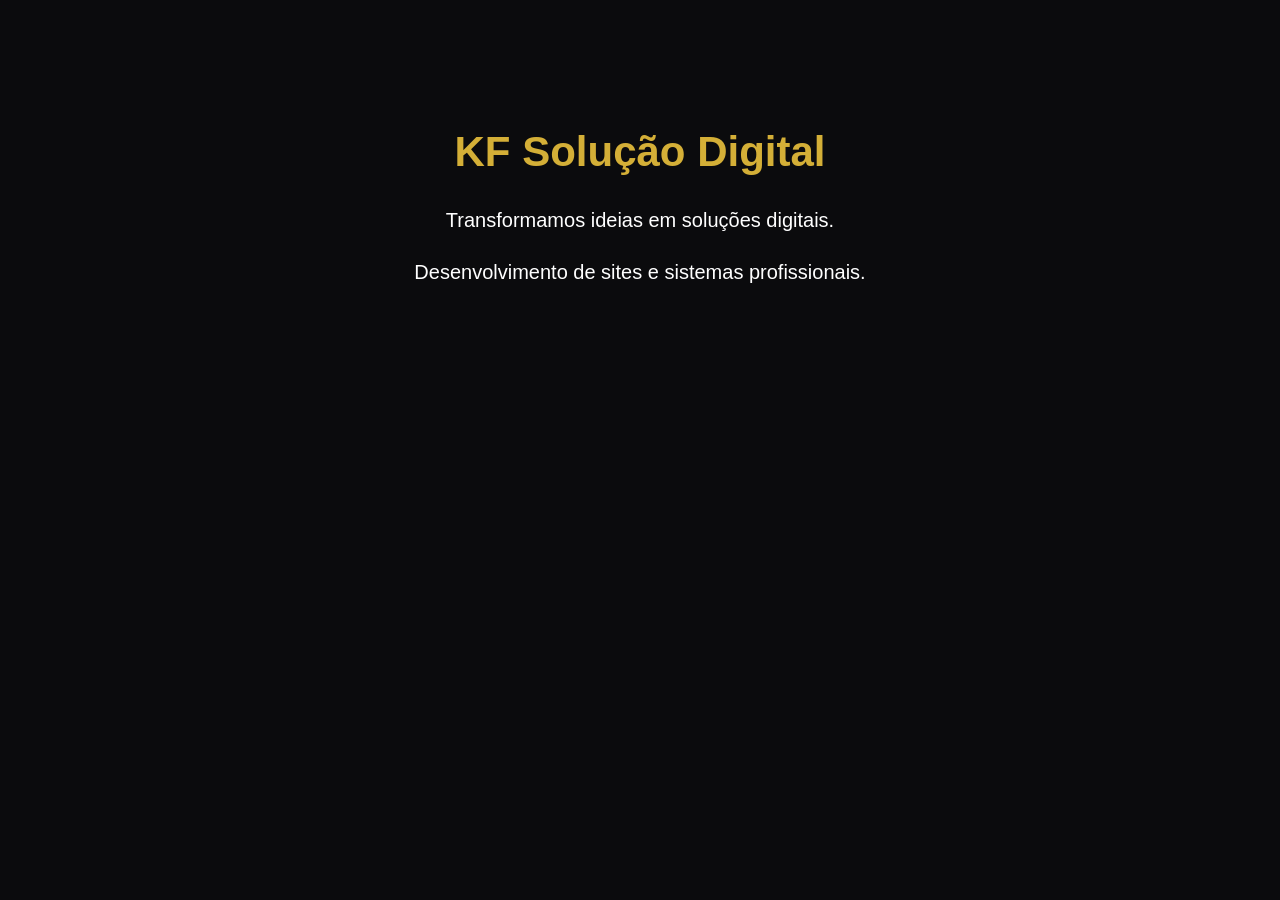
==== index.html @ 64713aef "Update index.html" ====
<!DOCTYPE html>
<html lang="pt-BR">
<head>
    <meta charset="UTF-8">
    <meta name="viewport" content="width=device-width, initial-scale=1.0">
    <title>KF Solução Digital</title>
    <style>
        body {
            margin: 0;
            background: #0b0b0d;
            color: white;
            font-family: Arial, sans-serif;
            text-align: center;
            padding: 100px 20px;
        }

        h1 {
            color: #d4af37;
            font-size: 42px;
        }

        p {
            font-size: 20px;
            line-height: 1.6;
        }
    </style>
</head>
<body>
    <h1>KF Solução Digital</h1>
    <p>Transformamos ideias em soluções digitais.</p>
    <p>Desenvolvimento de sites e sistemas profissionais.</p>
</body>
</html>
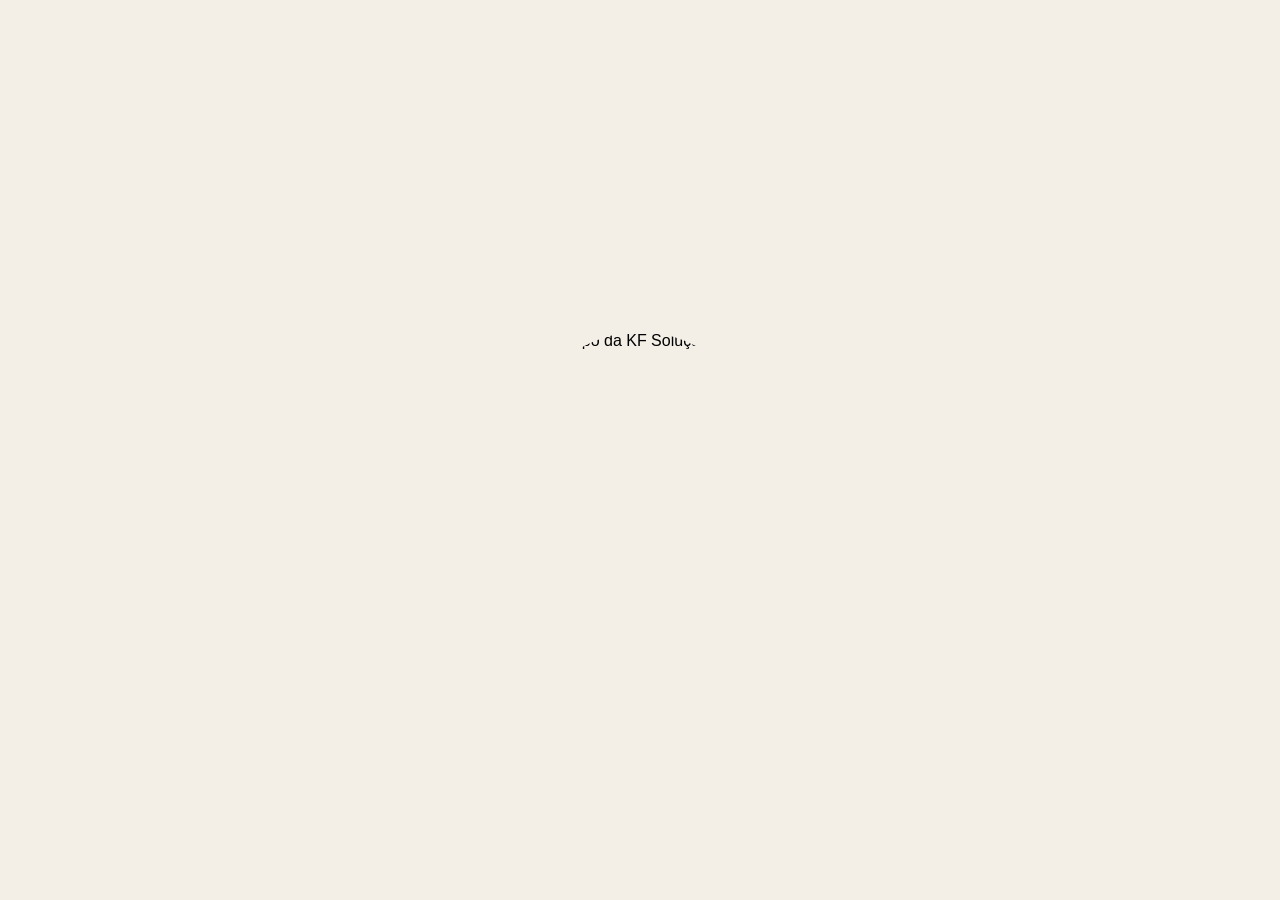
==== commit ca6135b8: "Update index.html" ====
--- a/index.html
+++ b/index.html
@@ -1,34 +1,53 @@
-
 <!DOCTYPE html>
 <html lang="pt-BR">
 <head>
-    <meta charset="UTF-8">
-    <meta name="viewport" content="width=device-width, initial-scale=1.0">
-    <title>KF Solução Digital</title>
-    <style>
-        body {
-            margin: 0;
-            background: #0b0b0d;
-            color: white;
-            font-family: Arial, sans-serif;
-            text-align: center;
-            padding: 100px 20px;
-        }
+  <meta charset="UTF-8">
+  <meta name="viewport" content="width=device-width, initial-scale=1.0">
 
-        h1 {
-            color: #d4af37;
-            font-size: 42px;
-        }
+  <title>KF Solução Digital</title>
+  <meta
+    name="description"
+    content="Identidade visual da KF Solução Digital."
+  >
 
-        p {
-            font-size: 20px;
-            line-height: 1.6;
-        }
-    </style>
+  <link
+    rel="icon"
+    href="./empresa/assets/editorial/social/kf-avatar-editorial-512.png"
+    type="image/png"
+  >
+
+  <style>
+    * {
+      box-sizing: border-box;
+    }
+
+    body {
+      min-height: 100vh;
+      margin: 0;
+      display: grid;
+      place-items: center;
+      padding: 32px;
+      background: #f3efe7;
+      font-family: Arial, Helvetica, sans-serif;
+    }
+
+    img {
+      display: block;
+      width: min(100%, 520px);
+      height: auto;
+      border-radius: 50%;
+    }
+  </style>
 </head>
+
 <body>
-    <h1>KF Solução Digital</h1>
-    <p>Transformamos ideias em soluções digitais.</p>
-    <p>Desenvolvimento de sites e sistemas profissionais.</p>
+  <main>
+    <img
+      src="./empresa/assets/editorial/social/kf-avatar-editorial-1024.png"
+      alt="Logotipo da KF Solução Digital"
+      width="1024"
+      height="1024"
+    >
+  </main>
 </body>
 </html>
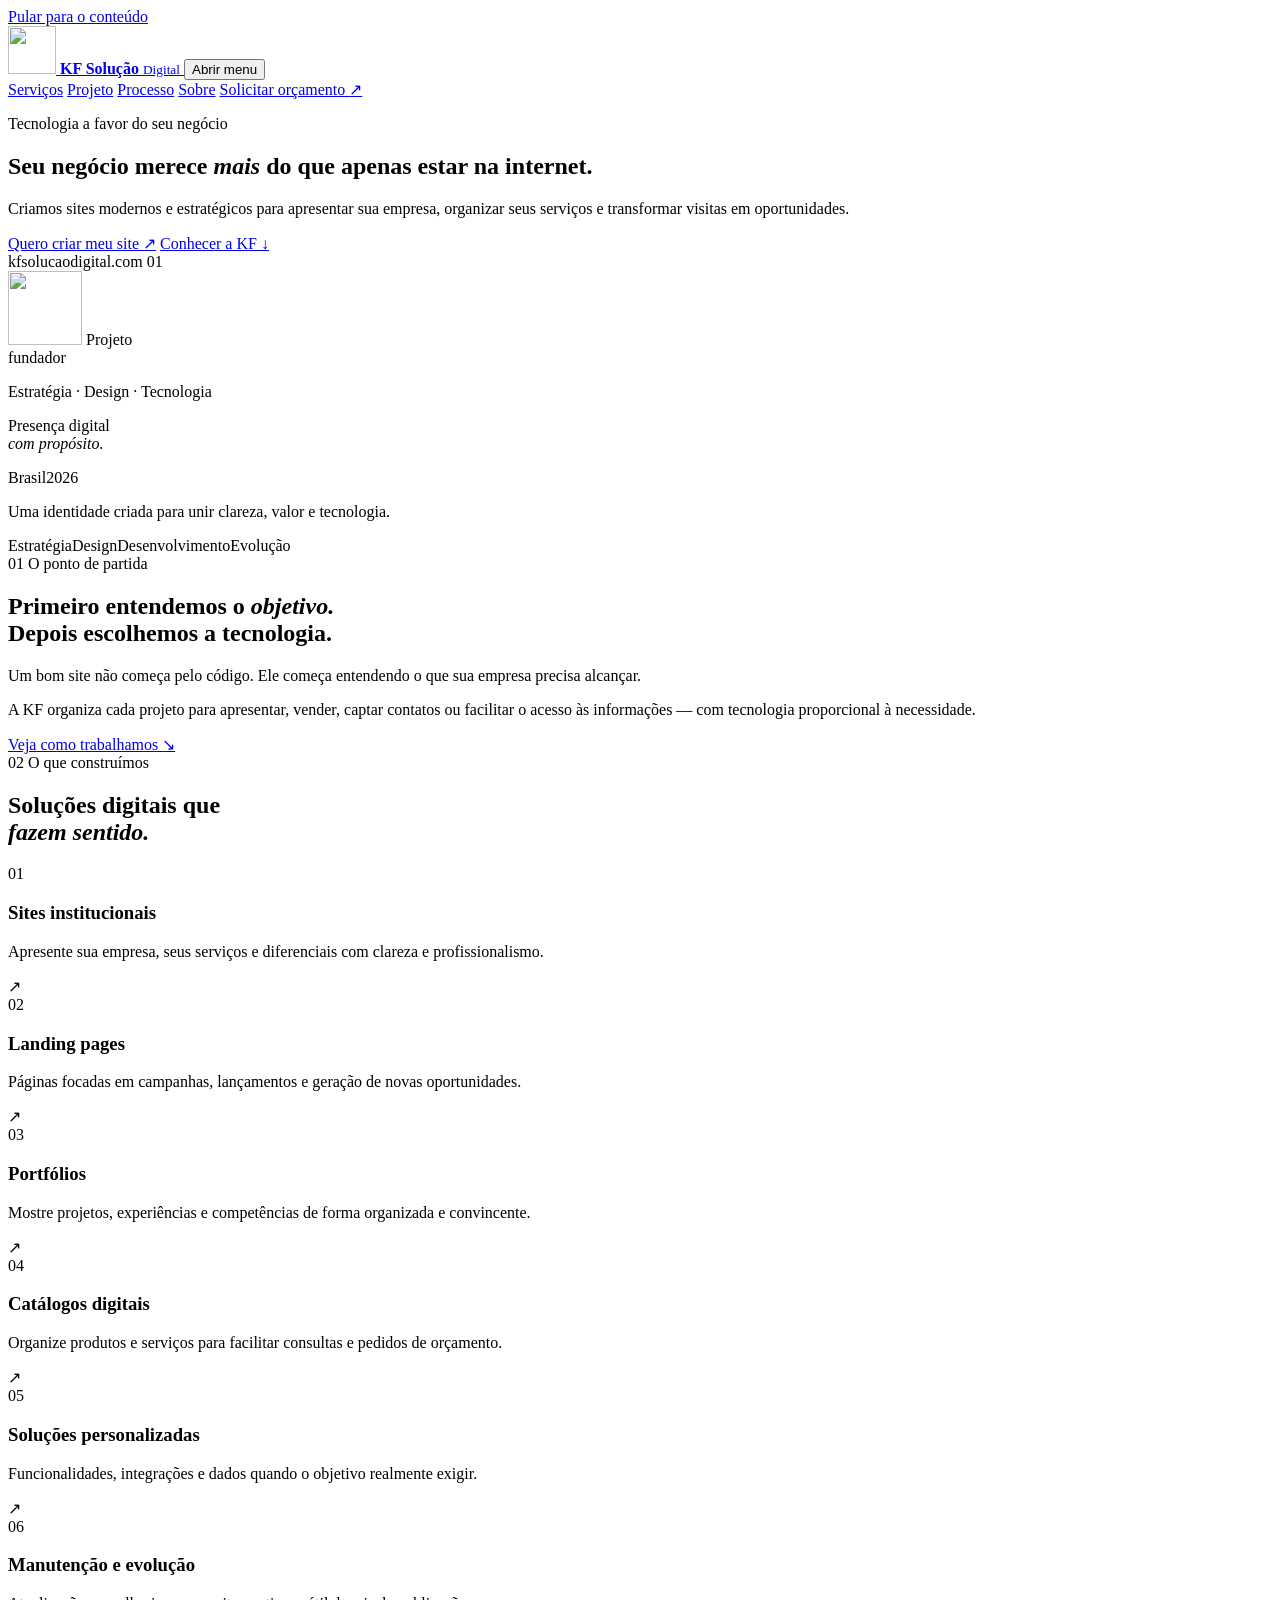
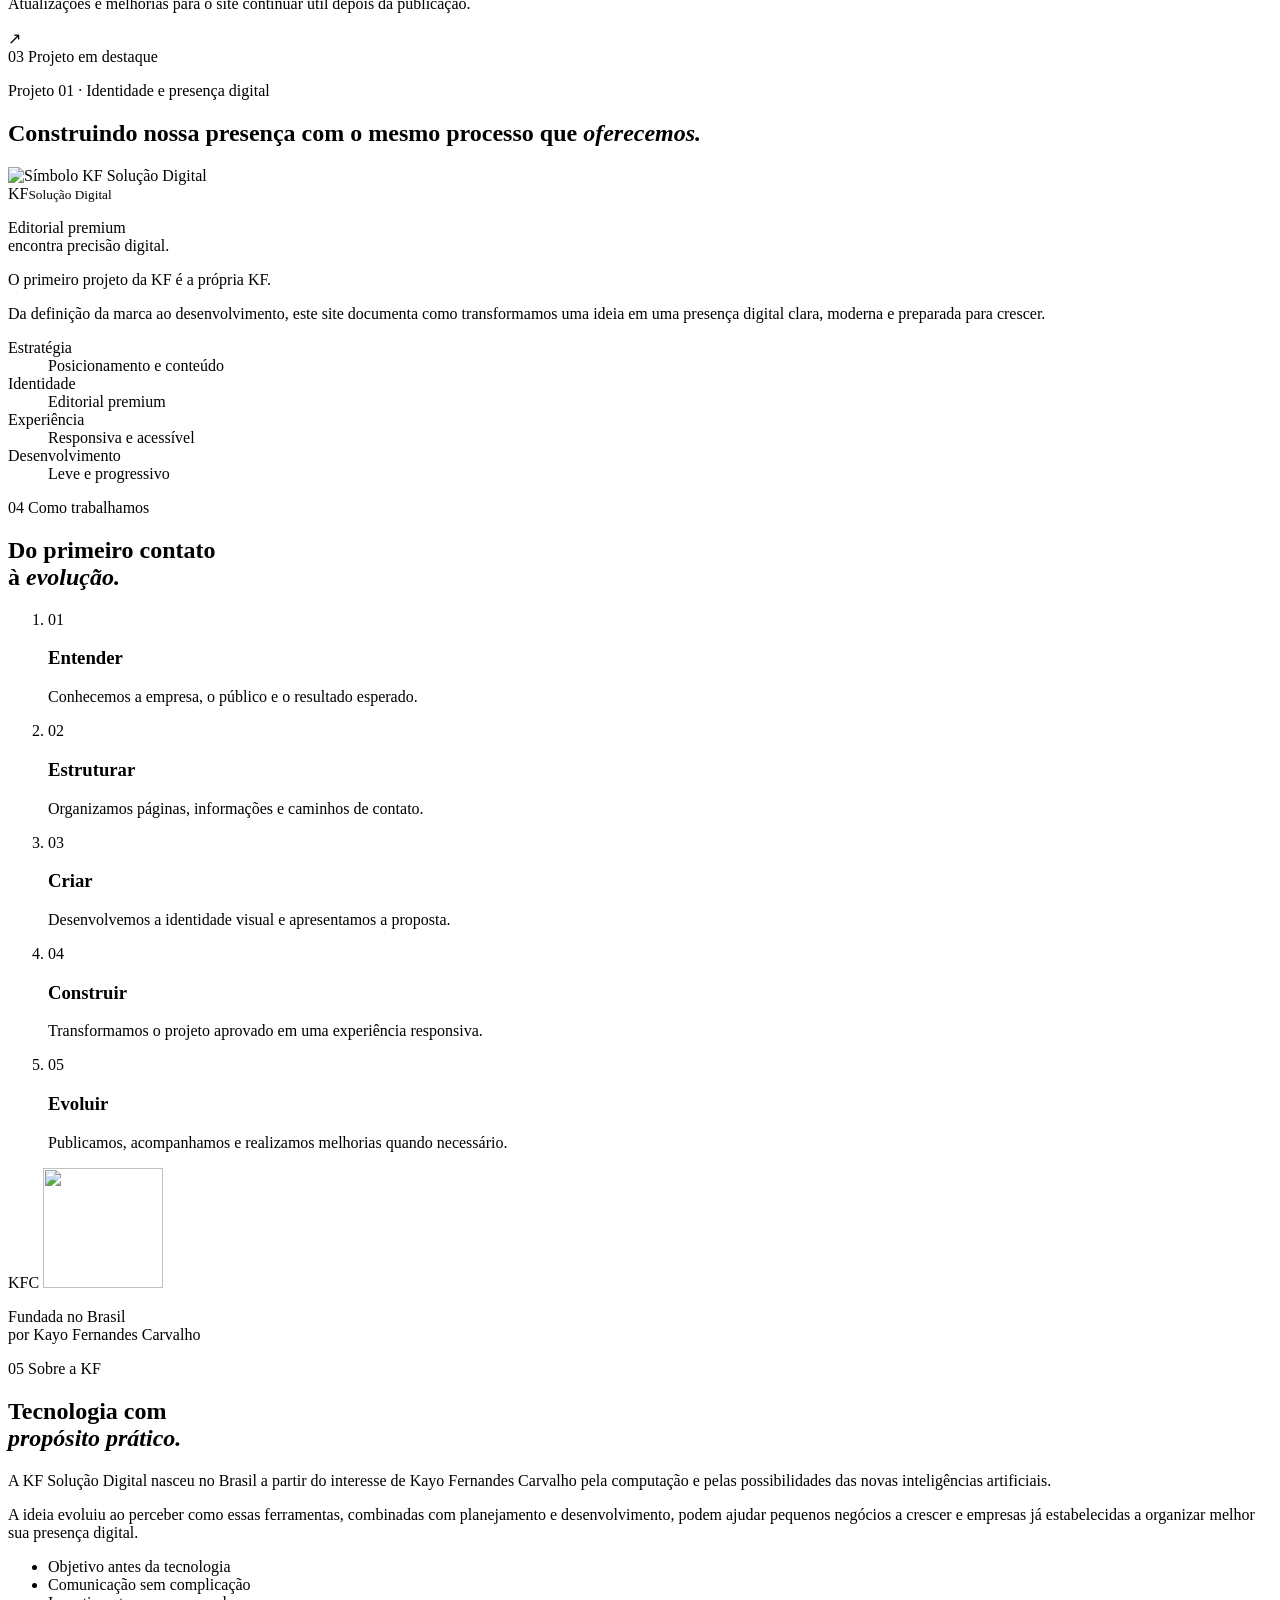
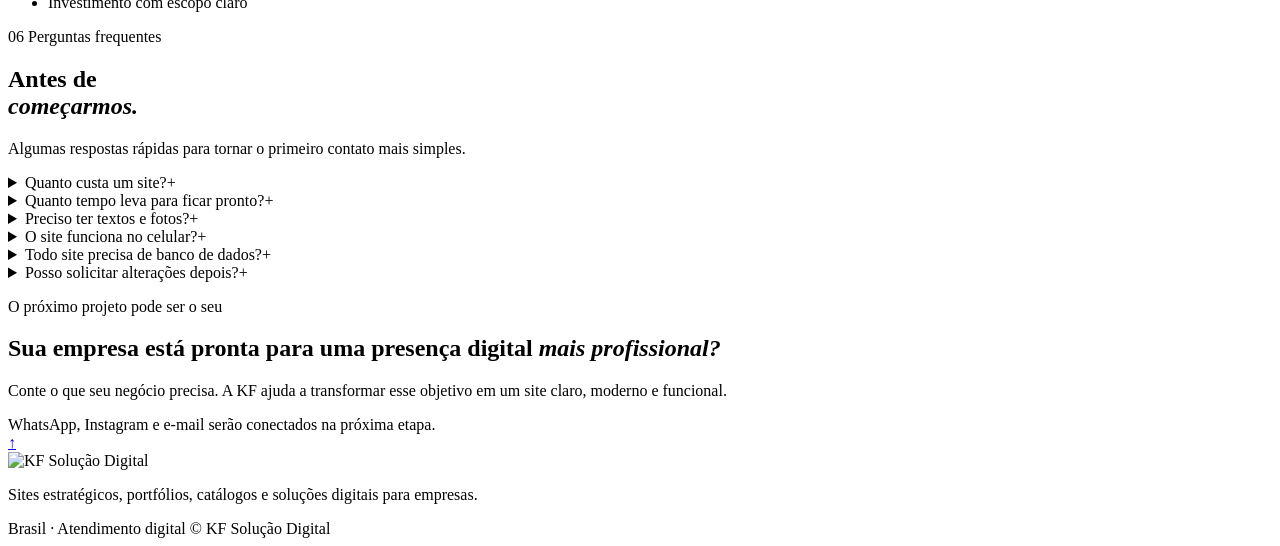
==== commit 12585b45: "Update index.html" ====
--- a/index.html
+++ b/index.html
@@ -1,53 +1,319 @@
-<!DOCTYPE html>
+<!doctype html>
 <html lang="pt-BR">
 <head>
-  <meta charset="UTF-8">
-  <meta name="viewport" content="width=device-width, initial-scale=1.0">
-
-  <title>KF Solução Digital</title>
-  <meta
-    name="description"
-    content="Identidade visual da KF Solução Digital."
-  >
-
-  <link
-    rel="icon"
-    href="./empresa/assets/editorial/social/kf-avatar-editorial-512.png"
-    type="image/png"
-  >
-
-  <style>
-    * {
-      box-sizing: border-box;
-    }
-
-    body {
-      min-height: 100vh;
-      margin: 0;
-      display: grid;
-      place-items: center;
-      padding: 32px;
-      background: #f3efe7;
-      font-family: Arial, Helvetica, sans-serif;
-    }
-
-    img {
-      display: block;
-      width: min(100%, 520px);
-      height: auto;
-      border-radius: 50%;
-    }
-  </style>
+  <meta charset="utf-8">
+  <meta name="viewport" content="width=device-width, initial-scale=1">
+  <meta name="description" content="A KF Solução Digital cria sites estratégicos, portfólios, catálogos e soluções digitais orientadas ao objetivo de cada negócio.">
+  <meta name="theme-color" content="#F3EFE7">
+  <title>KF Solução Digital — Sites com estratégia e propósito</title>
+  <link rel="icon" href="./assets/favicon.svg" type="image/svg+xml">
+  <link rel="stylesheet" href="./styles.css">
+  <script>document.documentElement.classList.add('js')</script>
 </head>
-
 <body>
-  <main>
-    <img
-      src="./empresa/assets/editorial/social/kf-avatar-editorial-1024.png"
-      alt="Logotipo da KF Solução Digital"
-      width="1024"
-      height="1024"
-    >
+  <a class="skip-link" href="#conteudo">Pular para o conteúdo</a>
+
+  <header class="site-header" data-header>
+    <div class="header-inner">
+      <a class="brand" href="#inicio" aria-label="KF Solução Digital — início">
+        <img class="brand-symbol" src="./assets/kf-editorial-simbolo.svg" alt="" width="48" height="48">
+        <span class="brand-wordmark" aria-hidden="true">
+          <strong>KF Solução</strong>
+          <small>Digital</small>
+        </span>
+      </a>
+
+      <button class="menu-toggle" type="button" aria-expanded="false" aria-controls="site-nav" data-menu-toggle>
+        <span></span><span></span>
+        <span class="sr-only">Abrir menu</span>
+      </button>
+
+      <nav class="site-nav" id="site-nav" aria-label="Navegação principal" data-nav>
+        <a href="#servicos">Serviços</a>
+        <a href="#projeto">Projeto</a>
+        <a href="#processo">Processo</a>
+        <a href="#sobre">Sobre</a>
+        <a class="nav-cta" href="#contato">Solicitar orçamento <span aria-hidden="true">↗</span></a>
+      </nav>
+    </div>
+  </header>
+
+  <main id="conteudo">
+    <section class="hero" id="inicio">
+      <div class="hero-grid">
+        <div class="hero-copy reveal">
+          <p class="eyebrow"><span></span> Tecnologia a favor do seu negócio</p>
+          <h1>Seu negócio merece <em>mais</em> do que apenas estar na internet.</h1>
+          <p class="hero-text">Criamos sites modernos e estratégicos para apresentar sua empresa, organizar seus serviços e transformar visitas em oportunidades.</p>
+          <div class="hero-actions">
+            <a class="button button-primary" href="#contato">Quero criar meu site <span aria-hidden="true">↗</span></a>
+            <a class="text-link" href="#projeto">Conhecer a KF <span aria-hidden="true">↓</span></a>
+          </div>
+        </div>
+
+        <div class="hero-visual reveal" aria-label="Demonstração visual do projeto KF Solução Digital">
+          <div class="editorial-orbit" aria-hidden="true"></div>
+          <div class="project-window">
+            <div class="window-bar">
+              <span class="window-dot"></span>
+              <span class="window-title">kfsolucaodigital.com</span>
+              <span class="window-index">01</span>
+            </div>
+            <div class="window-content">
+              <div class="window-brand">
+                <img src="./assets/kf-editorial-simbolo.svg" alt="" width="74" height="74">
+                <span>Projeto<br>fundador</span>
+              </div>
+              <p class="window-kicker">Estratégia · Design · Tecnologia</p>
+              <p class="window-headline">Presença digital<br><i>com propósito.</i></p>
+              <div class="window-progress"><span></span></div>
+              <div class="window-footer"><span>Brasil</span><span>2026</span></div>
+            </div>
+          </div>
+          <p class="visual-caption">Uma identidade criada para unir clareza, valor e tecnologia.</p>
+        </div>
+      </div>
+
+      <div class="capabilities" aria-label="Áreas de atuação">
+        <span>Estratégia</span><i></i><span>Design</span><i></i><span>Desenvolvimento</span><i></i><span>Evolução</span>
+      </div>
+    </section>
+
+    <section class="manifesto section" aria-labelledby="manifesto-title">
+      <div class="section-index reveal"><span>01</span> O ponto de partida</div>
+      <div class="manifesto-grid">
+        <h2 id="manifesto-title" class="display-title reveal">Primeiro entendemos o <em>objetivo.</em><br>Depois escolhemos a tecnologia.</h2>
+        <div class="manifesto-copy reveal">
+          <p>Um bom site não começa pelo código. Ele começa entendendo o que sua empresa precisa alcançar.</p>
+          <p>A KF organiza cada projeto para apresentar, vender, captar contatos ou facilitar o acesso às informações — com tecnologia proporcional à necessidade.</p>
+          <a class="text-link" href="#processo">Veja como trabalhamos <span aria-hidden="true">↘</span></a>
+        </div>
+      </div>
+    </section>
+
+    <section class="services section" id="servicos" aria-labelledby="services-title">
+      <div class="section-heading reveal">
+        <div class="section-index"><span>02</span> O que construímos</div>
+        <h2 id="services-title" class="display-title">Soluções digitais que<br><em>fazem sentido.</em></h2>
+      </div>
+
+      <div class="service-list">
+        <article class="service-item reveal">
+          <span class="service-number">01</span>
+          <h3>Sites institucionais</h3>
+          <p>Apresente sua empresa, seus serviços e diferenciais com clareza e profissionalismo.</p>
+          <span class="service-mark" aria-hidden="true">↗</span>
+        </article>
+
+        <article class="service-item reveal">
+          <span class="service-number">02</span>
+          <h3>Landing pages</h3>
+          <p>Páginas focadas em campanhas, lançamentos e geração de novas oportunidades.</p>
+          <span class="service-mark" aria-hidden="true">↗</span>
+        </article>
+
+        <article class="service-item reveal">
+          <span class="service-number">03</span>
+          <h3>Portfólios</h3>
+          <p>Mostre projetos, experiências e competências de forma organizada e convincente.</p>
+          <span class="service-mark" aria-hidden="true">↗</span>
+        </article>
+
+        <article class="service-item reveal">
+          <span class="service-number">04</span>
+          <h3>Catálogos digitais</h3>
+          <p>Organize produtos e serviços para facilitar consultas e pedidos de orçamento.</p>
+          <span class="service-mark" aria-hidden="true">↗</span>
+        </article>
+
+        <article class="service-item reveal">
+          <span class="service-number">05</span>
+          <h3>Soluções personalizadas</h3>
+          <p>Funcionalidades, integrações e dados quando o objetivo realmente exigir.</p>
+          <span class="service-mark" aria-hidden="true">↗</span>
+        </article>
+
+        <article class="service-item reveal">
+          <span class="service-number">06</span>
+          <h3>Manutenção e evolução</h3>
+          <p>Atualizações e melhorias para o site continuar útil depois da publicação.</p>
+          <span class="service-mark" aria-hidden="true">↗</span>
+        </article>
+      </div>
+    </section>
+
+    <section class="featured-project" id="projeto" aria-labelledby="project-title">
+      <div class="project-inner">
+        <div class="project-heading reveal">
+          <div class="section-index section-index-light"><span>03</span> Projeto em destaque</div>
+          <p class="project-type">Projeto 01 · Identidade e presença digital</p>
+          <h2 id="project-title">Construindo nossa presença com o mesmo processo que <em>oferecemos.</em></h2>
+        </div>
+
+        <div class="case-study reveal">
+          <div class="case-visual">
+            <div class="case-grid" aria-hidden="true"></div>
+            <img src="./assets/kf-editorial-simbolo.svg" alt="Símbolo KF Solução Digital" width="190" height="190">
+            <div class="case-wordmark"><span>KF</span><small>Solução Digital</small></div>
+            <p>Editorial premium<br>encontra precisão digital.</p>
+          </div>
+
+          <div class="case-info">
+            <p class="case-lead">O primeiro projeto da KF é a própria KF.</p>
+            <p>Da definição da marca ao desenvolvimento, este site documenta como transformamos uma ideia em uma presença digital clara, moderna e preparada para crescer.</p>
+            <dl>
+              <div><dt>Estratégia</dt><dd>Posicionamento e conteúdo</dd></div>
+              <div><dt>Identidade</dt><dd>Editorial premium</dd></div>
+              <div><dt>Experiência</dt><dd>Responsiva e acessível</dd></div>
+              <div><dt>Desenvolvimento</dt><dd>Leve e progressivo</dd></div>
+            </dl>
+          </div>
+        </div>
+      </div>
+    </section>
+
+    <section class="process section" id="processo" aria-labelledby="process-title">
+      <div class="section-heading reveal">
+        <div class="section-index"><span>04</span> Como trabalhamos</div>
+        <h2 id="process-title" class="display-title">Do primeiro contato<br>à <em>evolução.</em></h2>
+      </div>
+
+      <ol class="process-list">
+        <li class="reveal">
+          <span>01</span>
+          <div>
+            <h3>Entender</h3>
+            <p>Conhecemos a empresa, o público e o resultado esperado.</p>
+          </div>
+        </li>
+
+        <li class="reveal">
+          <span>02</span>
+          <div>
+            <h3>Estruturar</h3>
+            <p>Organizamos páginas, informações e caminhos de contato.</p>
+          </div>
+        </li>
+
+        <li class="reveal">
+          <span>03</span>
+          <div>
+            <h3>Criar</h3>
+            <p>Desenvolvemos a identidade visual e apresentamos a proposta.</p>
+          </div>
+        </li>
+
+        <li class="reveal">
+          <span>04</span>
+          <div>
+            <h3>Construir</h3>
+            <p>Transformamos o projeto aprovado em uma experiência responsiva.</p>
+          </div>
+        </li>
+
+        <li class="reveal">
+          <span>05</span>
+          <div>
+            <h3>Evoluir</h3>
+            <p>Publicamos, acompanhamos e realizamos melhorias quando necessário.</p>
+          </div>
+        </li>
+      </ol>
+    </section>
+
+    <section class="about section" id="sobre" aria-labelledby="about-title">
+      <div class="about-grid">
+        <div class="about-portrait reveal">
+          <span class="portrait-initials">KFC</span>
+          <img src="./assets/kf-editorial-simbolo.svg" alt="" width="120" height="120">
+          <p>Fundada no Brasil<br>por Kayo Fernandes Carvalho</p>
+        </div>
+
+        <div class="about-copy reveal">
+          <div class="section-index"><span>05</span> Sobre a KF</div>
+          <h2 id="about-title" class="display-title">Tecnologia com<br><em>propósito prático.</em></h2>
+          <p>A KF Solução Digital nasceu no Brasil a partir do interesse de Kayo Fernandes Carvalho pela computação e pelas possibilidades das novas inteligências artificiais.</p>
+          <p>A ideia evoluiu ao perceber como essas ferramentas, combinadas com planejamento e desenvolvimento, podem ajudar pequenos negócios a crescer e empresas já estabelecidas a organizar melhor sua presença digital.</p>
+
+          <ul class="principles" aria-label="Princípios da KF">
+            <li>Objetivo antes da tecnologia</li>
+            <li>Comunicação sem complicação</li>
+            <li>Investimento com escopo claro</li>
+          </ul>
+        </div>
+      </div>
+    </section>
+
+    <section class="faq section" aria-labelledby="faq-title">
+      <div class="faq-grid">
+        <div class="faq-intro reveal">
+          <div class="section-index"><span>06</span> Perguntas frequentes</div>
+          <h2 id="faq-title" class="display-title">Antes de<br><em>começarmos.</em></h2>
+          <p>Algumas respostas rápidas para tornar o primeiro contato mais simples.</p>
+        </div>
+
+        <div class="faq-list reveal">
+          <details>
+            <summary>Quanto custa um site?<span>+</span></summary>
+            <p>O valor depende do objetivo, do volume de conteúdo e das funcionalidades necessárias. A proposta será apresentada com escopo claro antes do desenvolvimento.</p>
+          </details>
+
+          <details>
+            <summary>Quanto tempo leva para ficar pronto?<span>+</span></summary>
+            <p>O prazo varia conforme o tamanho e a complexidade do projeto. Depois do briefing, a KF apresenta as etapas e uma previsão adequada ao escopo.</p>
+          </details>
+
+          <details>
+            <summary>Preciso ter textos e fotos?<span>+</span></summary>
+            <p>Não necessariamente. Podemos organizar o conteúdo disponível, indicar o que ainda falta e orientar a preparação dos materiais.</p>
+          </details>
+
+          <details>
+            <summary>O site funciona no celular?<span>+</span></summary>
+            <p>Sim. Todos os projetos são planejados para celular, tablet e computador desde o início.</p>
+          </details>
+
+          <details>
+            <summary>Todo site precisa de banco de dados?<span>+</span></summary>
+            <p>Não. Um banco de dados só deve ser incluído quando houver uma necessidade real, como cadastros, conteúdo dinâmico ou operações específicas.</p>
+          </details>
+
+          <details>
+            <summary>Posso solicitar alterações depois?<span>+</span></summary>
+            <p>Sim. A manutenção e a evolução do site podem continuar depois da publicação, de acordo com o serviço contratado.</p>
+          </details>
+        </div>
+      </div>
+    </section>
+
+    <section class="contact" id="contato" aria-labelledby="contact-title">
+      <div class="contact-orbit" aria-hidden="true"></div>
+
+      <div class="contact-content reveal">
+        <p class="eyebrow eyebrow-light"><span></span> O próximo projeto pode ser o seu</p>
+        <h2 id="contact-title">Sua empresa está pronta para uma presença digital <em>mais profissional?</em></h2>
+        <p>Conte o que seu negócio precisa. A KF ajuda a transformar esse objetivo em um site claro, moderno e funcional.</p>
+        <div class="contact-status">
+          <i></i> WhatsApp, Instagram e e-mail serão conectados na próxima etapa.
+        </div>
+      </div>
+
+      <a class="contact-arrow" href="#inicio" aria-label="Voltar ao início">↑</a>
+    </section>
   </main>
+
+  <footer class="site-footer">
+    <div class="footer-main">
+      <img src="./assets/kf-editorial-logo-escuro.svg" alt="KF Solução Digital" width="210" height="56">
+      <p>Sites estratégicos, portfólios, catálogos e soluções digitais para empresas.</p>
+    </div>
+
+    <div class="footer-meta">
+      <span>Brasil · Atendimento digital</span>
+      <span>© <span data-year></span> KF Solução Digital</span>
+    </div>
+  </footer>
+
+  <script src="./script.js" defer></script>
 </body>
 </html>
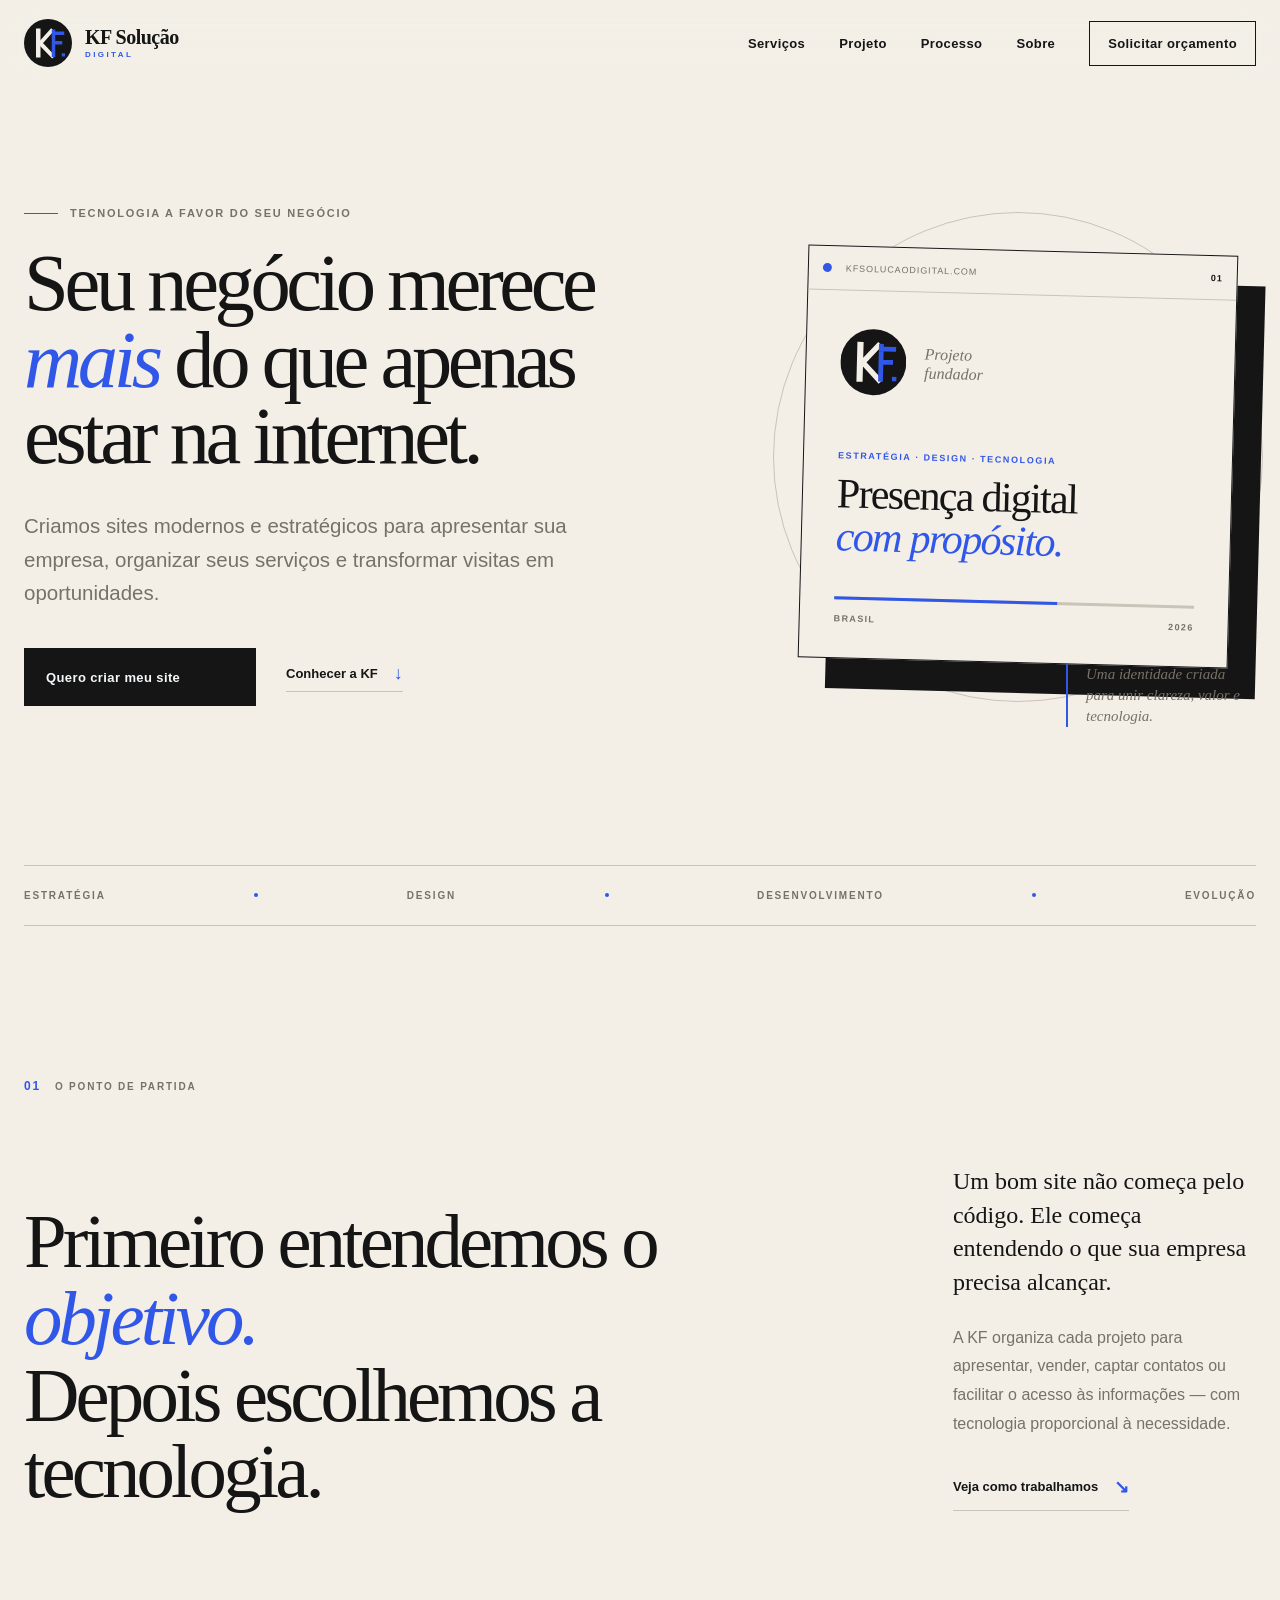
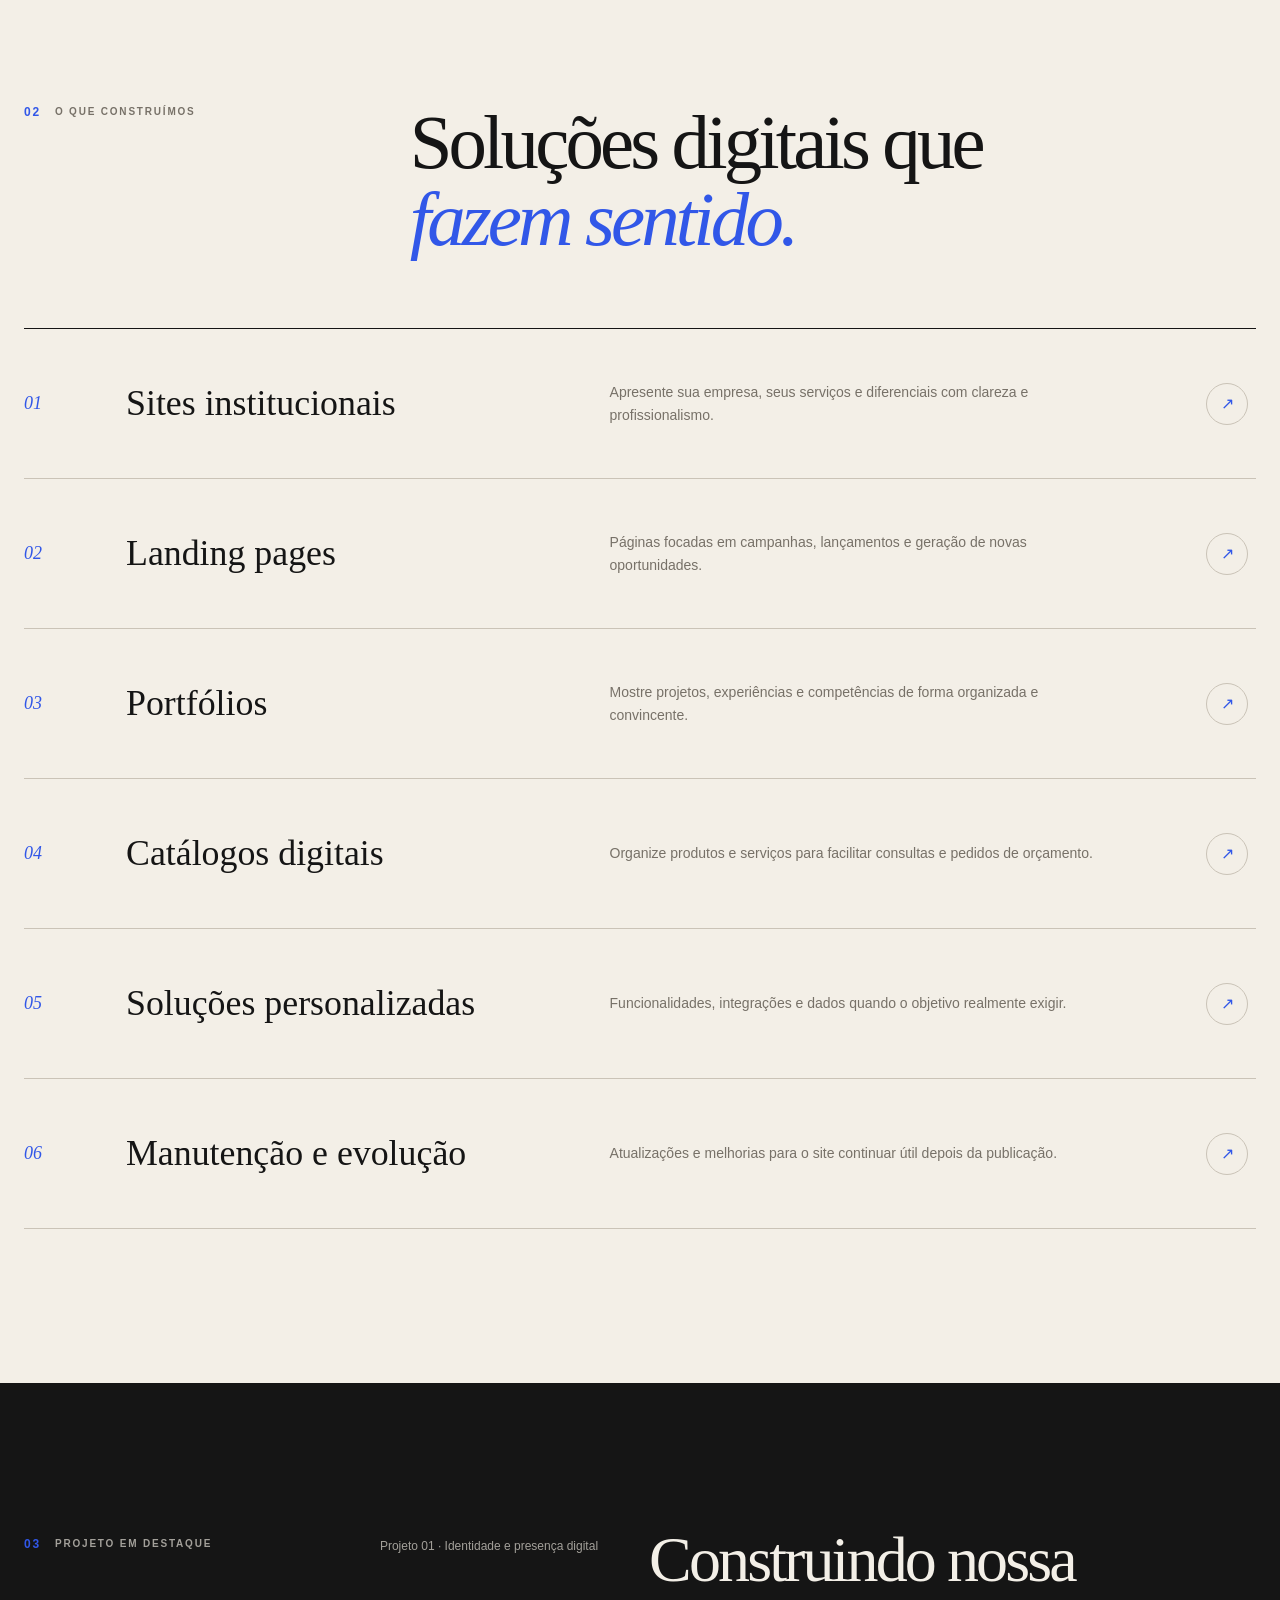
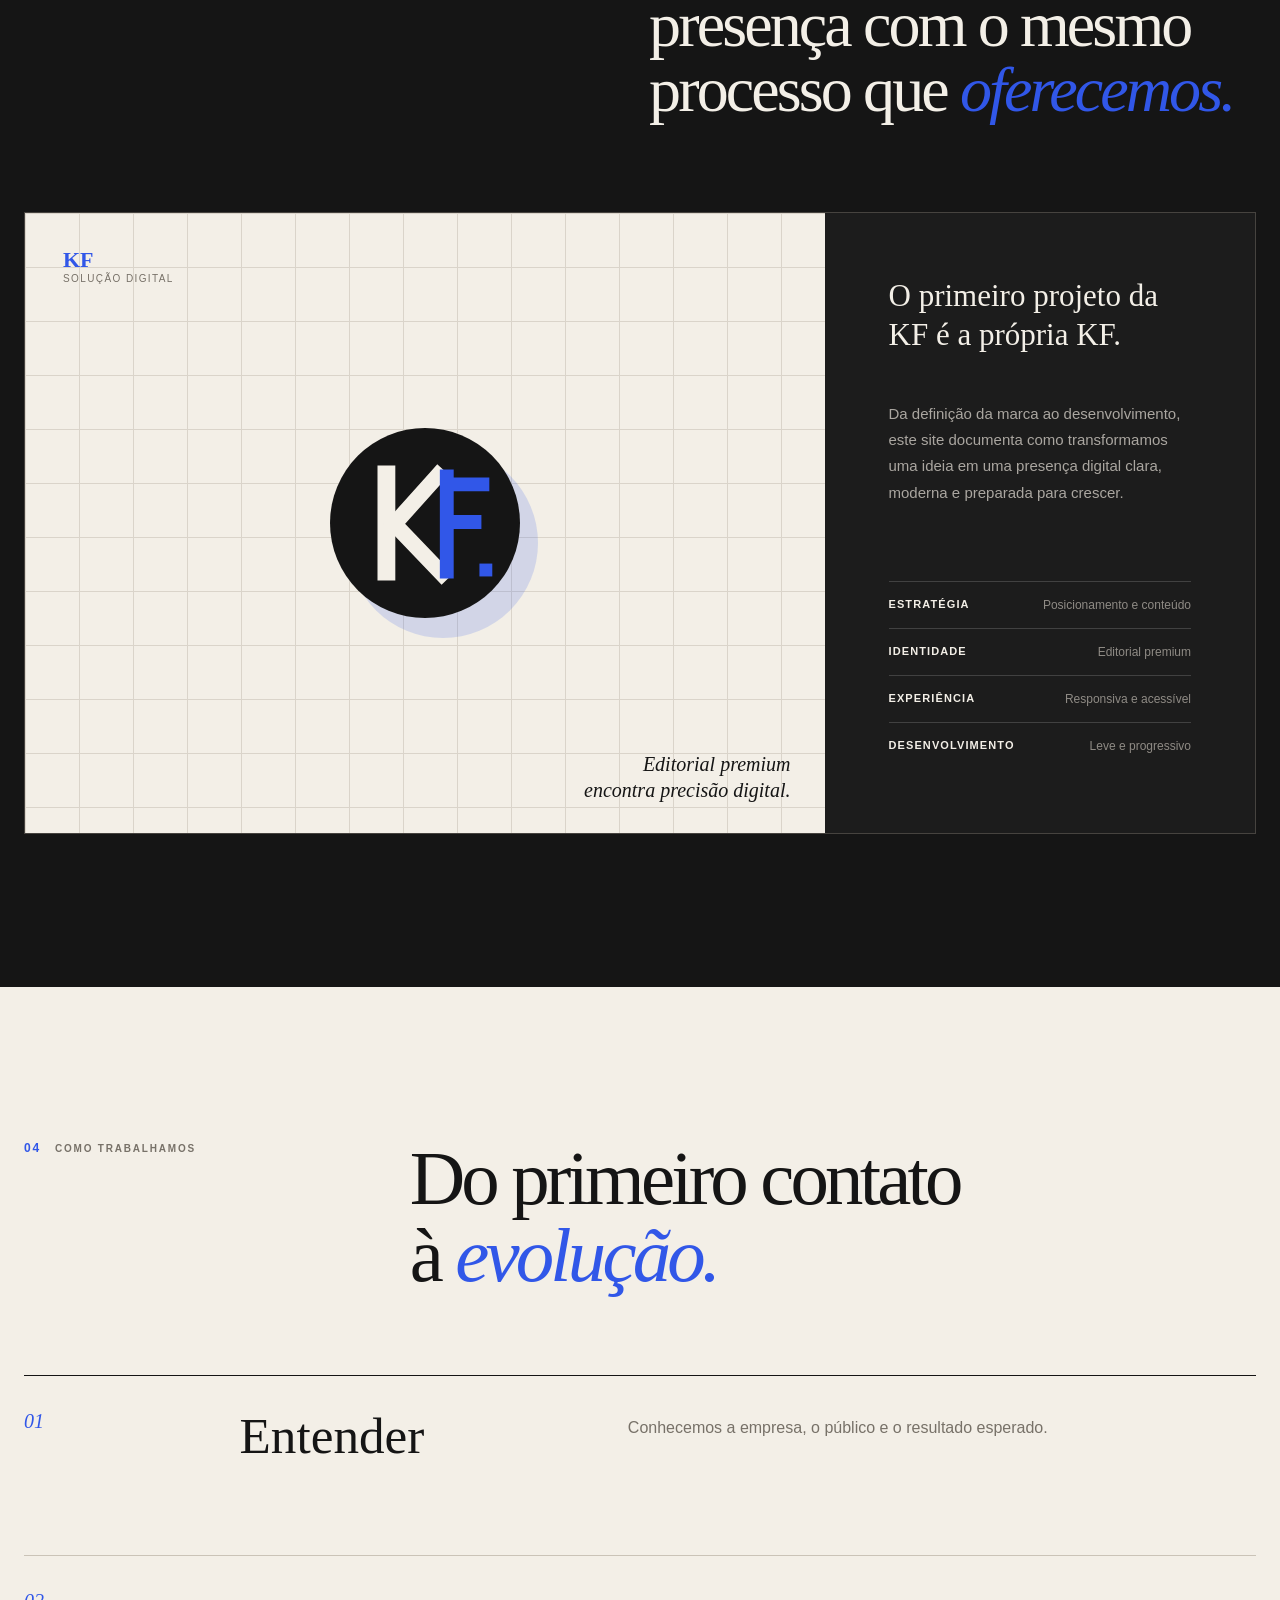
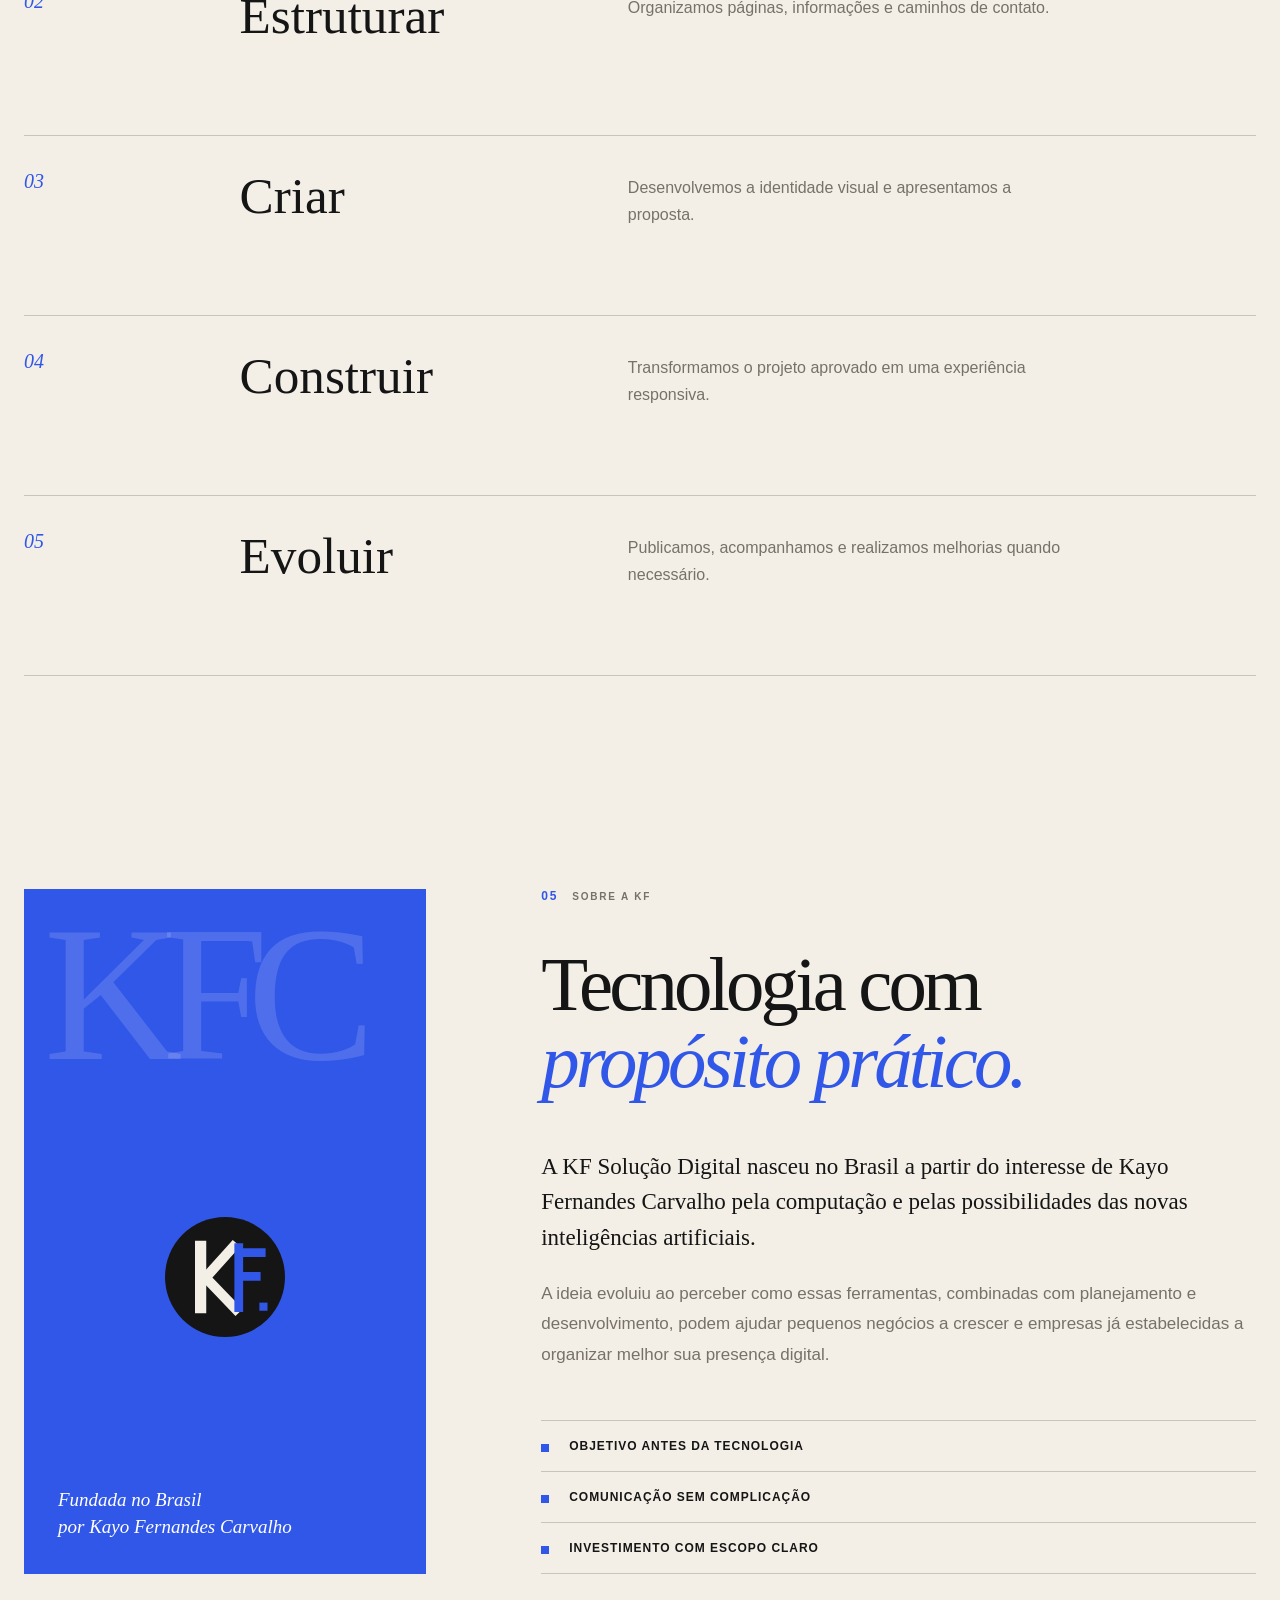
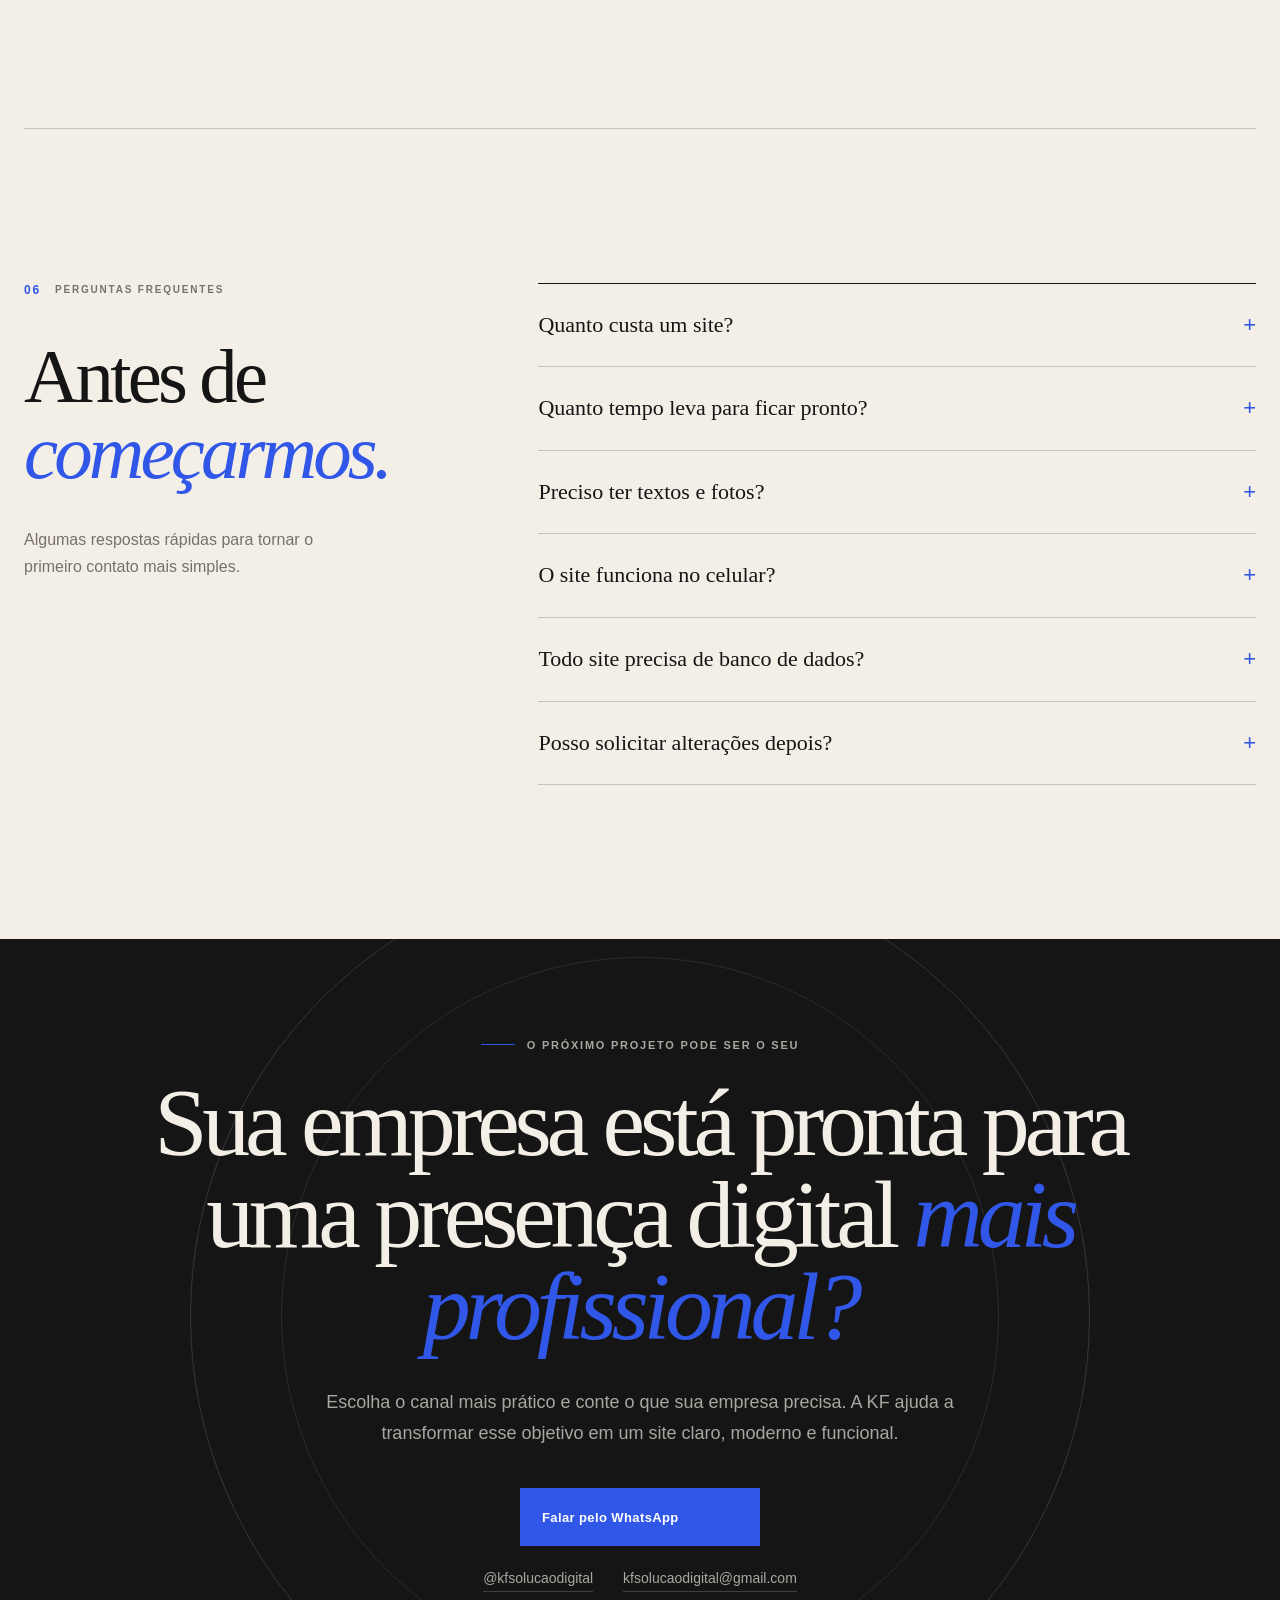
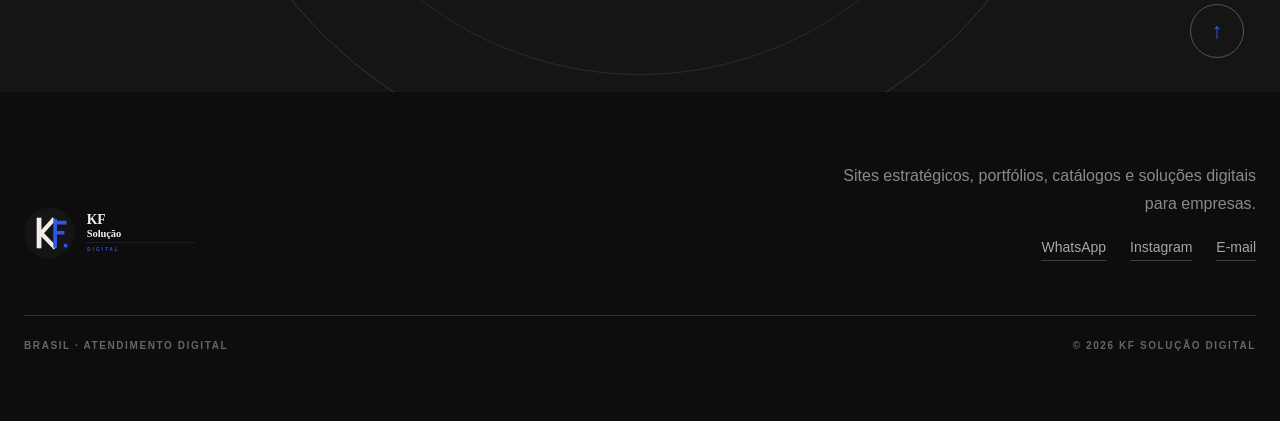
==== commit e2116978: "Add files via upload" ====
--- a/index.html
+++ b/index.html
@@ -1,319 +1,261 @@
-<!doctype html>
-<html lang="pt-BR">
-<head>
-  <meta charset="utf-8">
-  <meta name="viewport" content="width=device-width, initial-scale=1">
-  <meta name="description" content="A KF Solução Digital cria sites estratégicos, portfólios, catálogos e soluções digitais orientadas ao objetivo de cada negócio.">
-  <meta name="theme-color" content="#F3EFE7">
-  <title>KF Solução Digital — Sites com estratégia e propósito</title>
-  <link rel="icon" href="./assets/favicon.svg" type="image/svg+xml">
-  <link rel="stylesheet" href="./styles.css">
-  <script>document.documentElement.classList.add('js')</script>
-</head>
-<body>
-  <a class="skip-link" href="#conteudo">Pular para o conteúdo</a>
-
-  <header class="site-header" data-header>
-    <div class="header-inner">
-      <a class="brand" href="#inicio" aria-label="KF Solução Digital — início">
-        <img class="brand-symbol" src="./assets/kf-editorial-simbolo.svg" alt="" width="48" height="48">
-        <span class="brand-wordmark" aria-hidden="true">
-          <strong>KF Solução</strong>
-          <small>Digital</small>
-        </span>
-      </a>
-
-      <button class="menu-toggle" type="button" aria-expanded="false" aria-controls="site-nav" data-menu-toggle>
-        <span></span><span></span>
-        <span class="sr-only">Abrir menu</span>
-      </button>
-
-      <nav class="site-nav" id="site-nav" aria-label="Navegação principal" data-nav>
-        <a href="#servicos">Serviços</a>
-        <a href="#projeto">Projeto</a>
-        <a href="#processo">Processo</a>
-        <a href="#sobre">Sobre</a>
-        <a class="nav-cta" href="#contato">Solicitar orçamento <span aria-hidden="true">↗</span></a>
-      </nav>
-    </div>
-  </header>
-
-  <main id="conteudo">
-    <section class="hero" id="inicio">
-      <div class="hero-grid">
-        <div class="hero-copy reveal">
-          <p class="eyebrow"><span></span> Tecnologia a favor do seu negócio</p>
-          <h1>Seu negócio merece <em>mais</em> do que apenas estar na internet.</h1>
-          <p class="hero-text">Criamos sites modernos e estratégicos para apresentar sua empresa, organizar seus serviços e transformar visitas em oportunidades.</p>
-          <div class="hero-actions">
-            <a class="button button-primary" href="#contato">Quero criar meu site <span aria-hidden="true">↗</span></a>
-            <a class="text-link" href="#projeto">Conhecer a KF <span aria-hidden="true">↓</span></a>
-          </div>
-        </div>
-
-        <div class="hero-visual reveal" aria-label="Demonstração visual do projeto KF Solução Digital">
-          <div class="editorial-orbit" aria-hidden="true"></div>
-          <div class="project-window">
-            <div class="window-bar">
-              <span class="window-dot"></span>
-              <span class="window-title">kfsolucaodigital.com</span>
-              <span class="window-index">01</span>
-            </div>
-            <div class="window-content">
-              <div class="window-brand">
-                <img src="./assets/kf-editorial-simbolo.svg" alt="" width="74" height="74">
-                <span>Projeto<br>fundador</span>
-              </div>
-              <p class="window-kicker">Estratégia · Design · Tecnologia</p>
-              <p class="window-headline">Presença digital<br><i>com propósito.</i></p>
-              <div class="window-progress"><span></span></div>
-              <div class="window-footer"><span>Brasil</span><span>2026</span></div>
-            </div>
-          </div>
-          <p class="visual-caption">Uma identidade criada para unir clareza, valor e tecnologia.</p>
-        </div>
-      </div>
-
-      <div class="capabilities" aria-label="Áreas de atuação">
-        <span>Estratégia</span><i></i><span>Design</span><i></i><span>Desenvolvimento</span><i></i><span>Evolução</span>
-      </div>
-    </section>
-
-    <section class="manifesto section" aria-labelledby="manifesto-title">
-      <div class="section-index reveal"><span>01</span> O ponto de partida</div>
-      <div class="manifesto-grid">
-        <h2 id="manifesto-title" class="display-title reveal">Primeiro entendemos o <em>objetivo.</em><br>Depois escolhemos a tecnologia.</h2>
-        <div class="manifesto-copy reveal">
-          <p>Um bom site não começa pelo código. Ele começa entendendo o que sua empresa precisa alcançar.</p>
-          <p>A KF organiza cada projeto para apresentar, vender, captar contatos ou facilitar o acesso às informações — com tecnologia proporcional à necessidade.</p>
-          <a class="text-link" href="#processo">Veja como trabalhamos <span aria-hidden="true">↘</span></a>
-        </div>
-      </div>
-    </section>
-
-    <section class="services section" id="servicos" aria-labelledby="services-title">
-      <div class="section-heading reveal">
-        <div class="section-index"><span>02</span> O que construímos</div>
-        <h2 id="services-title" class="display-title">Soluções digitais que<br><em>fazem sentido.</em></h2>
-      </div>
-
-      <div class="service-list">
-        <article class="service-item reveal">
-          <span class="service-number">01</span>
-          <h3>Sites institucionais</h3>
-          <p>Apresente sua empresa, seus serviços e diferenciais com clareza e profissionalismo.</p>
-          <span class="service-mark" aria-hidden="true">↗</span>
-        </article>
-
-        <article class="service-item reveal">
-          <span class="service-number">02</span>
-          <h3>Landing pages</h3>
-          <p>Páginas focadas em campanhas, lançamentos e geração de novas oportunidades.</p>
-          <span class="service-mark" aria-hidden="true">↗</span>
-        </article>
-
-        <article class="service-item reveal">
-          <span class="service-number">03</span>
-          <h3>Portfólios</h3>
-          <p>Mostre projetos, experiências e competências de forma organizada e convincente.</p>
-          <span class="service-mark" aria-hidden="true">↗</span>
-        </article>
-
-        <article class="service-item reveal">
-          <span class="service-number">04</span>
-          <h3>Catálogos digitais</h3>
-          <p>Organize produtos e serviços para facilitar consultas e pedidos de orçamento.</p>
-          <span class="service-mark" aria-hidden="true">↗</span>
-        </article>
-
-        <article class="service-item reveal">
-          <span class="service-number">05</span>
-          <h3>Soluções personalizadas</h3>
-          <p>Funcionalidades, integrações e dados quando o objetivo realmente exigir.</p>
-          <span class="service-mark" aria-hidden="true">↗</span>
-        </article>
-
-        <article class="service-item reveal">
-          <span class="service-number">06</span>
-          <h3>Manutenção e evolução</h3>
-          <p>Atualizações e melhorias para o site continuar útil depois da publicação.</p>
-          <span class="service-mark" aria-hidden="true">↗</span>
-        </article>
-      </div>
-    </section>
-
-    <section class="featured-project" id="projeto" aria-labelledby="project-title">
-      <div class="project-inner">
-        <div class="project-heading reveal">
-          <div class="section-index section-index-light"><span>03</span> Projeto em destaque</div>
-          <p class="project-type">Projeto 01 · Identidade e presença digital</p>
-          <h2 id="project-title">Construindo nossa presença com o mesmo processo que <em>oferecemos.</em></h2>
-        </div>
-
-        <div class="case-study reveal">
-          <div class="case-visual">
-            <div class="case-grid" aria-hidden="true"></div>
-            <img src="./assets/kf-editorial-simbolo.svg" alt="Símbolo KF Solução Digital" width="190" height="190">
-            <div class="case-wordmark"><span>KF</span><small>Solução Digital</small></div>
-            <p>Editorial premium<br>encontra precisão digital.</p>
-          </div>
-
-          <div class="case-info">
-            <p class="case-lead">O primeiro projeto da KF é a própria KF.</p>
-            <p>Da definição da marca ao desenvolvimento, este site documenta como transformamos uma ideia em uma presença digital clara, moderna e preparada para crescer.</p>
-            <dl>
-              <div><dt>Estratégia</dt><dd>Posicionamento e conteúdo</dd></div>
-              <div><dt>Identidade</dt><dd>Editorial premium</dd></div>
-              <div><dt>Experiência</dt><dd>Responsiva e acessível</dd></div>
-              <div><dt>Desenvolvimento</dt><dd>Leve e progressivo</dd></div>
-            </dl>
-          </div>
-        </div>
-      </div>
-    </section>
-
-    <section class="process section" id="processo" aria-labelledby="process-title">
-      <div class="section-heading reveal">
-        <div class="section-index"><span>04</span> Como trabalhamos</div>
-        <h2 id="process-title" class="display-title">Do primeiro contato<br>à <em>evolução.</em></h2>
-      </div>
-
-      <ol class="process-list">
-        <li class="reveal">
-          <span>01</span>
-          <div>
-            <h3>Entender</h3>
-            <p>Conhecemos a empresa, o público e o resultado esperado.</p>
-          </div>
-        </li>
-
-        <li class="reveal">
-          <span>02</span>
-          <div>
-            <h3>Estruturar</h3>
-            <p>Organizamos páginas, informações e caminhos de contato.</p>
-          </div>
-        </li>
-
-        <li class="reveal">
-          <span>03</span>
-          <div>
-            <h3>Criar</h3>
-            <p>Desenvolvemos a identidade visual e apresentamos a proposta.</p>
-          </div>
-        </li>
-
-        <li class="reveal">
-          <span>04</span>
-          <div>
-            <h3>Construir</h3>
-            <p>Transformamos o projeto aprovado em uma experiência responsiva.</p>
-          </div>
-        </li>
-
-        <li class="reveal">
-          <span>05</span>
-          <div>
-            <h3>Evoluir</h3>
-            <p>Publicamos, acompanhamos e realizamos melhorias quando necessário.</p>
-          </div>
-        </li>
-      </ol>
-    </section>
-
-    <section class="about section" id="sobre" aria-labelledby="about-title">
-      <div class="about-grid">
-        <div class="about-portrait reveal">
-          <span class="portrait-initials">KFC</span>
-          <img src="./assets/kf-editorial-simbolo.svg" alt="" width="120" height="120">
-          <p>Fundada no Brasil<br>por Kayo Fernandes Carvalho</p>
-        </div>
-
-        <div class="about-copy reveal">
-          <div class="section-index"><span>05</span> Sobre a KF</div>
-          <h2 id="about-title" class="display-title">Tecnologia com<br><em>propósito prático.</em></h2>
-          <p>A KF Solução Digital nasceu no Brasil a partir do interesse de Kayo Fernandes Carvalho pela computação e pelas possibilidades das novas inteligências artificiais.</p>
-          <p>A ideia evoluiu ao perceber como essas ferramentas, combinadas com planejamento e desenvolvimento, podem ajudar pequenos negócios a crescer e empresas já estabelecidas a organizar melhor sua presença digital.</p>
-
-          <ul class="principles" aria-label="Princípios da KF">
-            <li>Objetivo antes da tecnologia</li>
-            <li>Comunicação sem complicação</li>
-            <li>Investimento com escopo claro</li>
-          </ul>
-        </div>
-      </div>
-    </section>
-
-    <section class="faq section" aria-labelledby="faq-title">
-      <div class="faq-grid">
-        <div class="faq-intro reveal">
-          <div class="section-index"><span>06</span> Perguntas frequentes</div>
-          <h2 id="faq-title" class="display-title">Antes de<br><em>começarmos.</em></h2>
-          <p>Algumas respostas rápidas para tornar o primeiro contato mais simples.</p>
-        </div>
-
-        <div class="faq-list reveal">
-          <details>
-            <summary>Quanto custa um site?<span>+</span></summary>
-            <p>O valor depende do objetivo, do volume de conteúdo e das funcionalidades necessárias. A proposta será apresentada com escopo claro antes do desenvolvimento.</p>
-          </details>
-
-          <details>
-            <summary>Quanto tempo leva para ficar pronto?<span>+</span></summary>
-            <p>O prazo varia conforme o tamanho e a complexidade do projeto. Depois do briefing, a KF apresenta as etapas e uma previsão adequada ao escopo.</p>
-          </details>
-
-          <details>
-            <summary>Preciso ter textos e fotos?<span>+</span></summary>
-            <p>Não necessariamente. Podemos organizar o conteúdo disponível, indicar o que ainda falta e orientar a preparação dos materiais.</p>
-          </details>
-
-          <details>
-            <summary>O site funciona no celular?<span>+</span></summary>
-            <p>Sim. Todos os projetos são planejados para celular, tablet e computador desde o início.</p>
-          </details>
-
-          <details>
-            <summary>Todo site precisa de banco de dados?<span>+</span></summary>
-            <p>Não. Um banco de dados só deve ser incluído quando houver uma necessidade real, como cadastros, conteúdo dinâmico ou operações específicas.</p>
-          </details>
-
-          <details>
-            <summary>Posso solicitar alterações depois?<span>+</span></summary>
-            <p>Sim. A manutenção e a evolução do site podem continuar depois da publicação, de acordo com o serviço contratado.</p>
-          </details>
-        </div>
-      </div>
-    </section>
-
-    <section class="contact" id="contato" aria-labelledby="contact-title">
-      <div class="contact-orbit" aria-hidden="true"></div>
-
-      <div class="contact-content reveal">
-        <p class="eyebrow eyebrow-light"><span></span> O próximo projeto pode ser o seu</p>
-        <h2 id="contact-title">Sua empresa está pronta para uma presença digital <em>mais profissional?</em></h2>
-        <p>Conte o que seu negócio precisa. A KF ajuda a transformar esse objetivo em um site claro, moderno e funcional.</p>
-        <div class="contact-status">
-          <i></i> WhatsApp, Instagram e e-mail serão conectados na próxima etapa.
-        </div>
-      </div>
-
-      <a class="contact-arrow" href="#inicio" aria-label="Voltar ao início">↑</a>
-    </section>
-  </main>
-
-  <footer class="site-footer">
-    <div class="footer-main">
-      <img src="./assets/kf-editorial-logo-escuro.svg" alt="KF Solução Digital" width="210" height="56">
-      <p>Sites estratégicos, portfólios, catálogos e soluções digitais para empresas.</p>
-    </div>
-
-    <div class="footer-meta">
-      <span>Brasil · Atendimento digital</span>
-      <span>© <span data-year></span> KF Solução Digital</span>
-    </div>
-  </footer>
-
-  <script src="./script.js" defer></script>
-</body>
-</html>
+<!doctype html>
+<html lang="pt-BR">
+<head>
+  <meta charset="utf-8">
+  <meta name="viewport" content="width=device-width, initial-scale=1">
+  <meta name="description" content="A KF Solução Digital cria sites estratégicos, portfólios, catálogos e soluções digitais orientadas ao objetivo de cada negócio.">
+  <meta name="theme-color" content="#F3EFE7">
+  <title>KF Solução Digital — Sites com estratégia e propósito</title>
+  <link rel="icon" href="./assets/favicon.svg" type="image/svg+xml">
+  <link rel="stylesheet" href="./styles.css">
+  <script>document.documentElement.classList.add('js')</script>
+</head>
+<body>
+  <a class="skip-link" href="#conteudo">Pular para o conteúdo</a>
+
+  <header class="site-header" data-header>
+    <div class="header-inner">
+      <a class="brand" href="#inicio" aria-label="KF Solução Digital — início">
+        <img class="brand-symbol" src="./assets/kf-editorial-simbolo.svg" alt="" width="48" height="48">
+        <span class="brand-wordmark" aria-hidden="true">
+          <strong>KF Solução</strong>
+          <small>Digital</small>
+        </span>
+      </a>
+
+      <button class="menu-toggle" type="button" aria-expanded="false" aria-controls="site-nav" data-menu-toggle>
+        <span></span><span></span>
+        <span class="sr-only">Abrir menu</span>
+      </button>
+
+      <nav class="site-nav" id="site-nav" aria-label="Navegação principal" data-nav>
+        <a href="#servicos">Serviços</a>
+        <a href="#projeto">Projeto</a>
+        <a href="#processo">Processo</a>
+        <a href="#sobre">Sobre</a>
+        <a class="nav-cta" href="https://wa.me/5562994916465?text=Ol%C3%A1!%20Conheci%20a%20KF%20pelo%20site%20e%20gostaria%20de%20solicitar%20um%20or%C3%A7amento." target="_blank" rel="noopener noreferrer" aria-label="Solicitar orçamento pelo WhatsApp (abre em nova guia)">Solicitar orçamento</a>
+      </nav>
+    </div>
+  </header>
+
+  <main id="conteudo">
+    <section class="hero" id="inicio">
+      <div class="hero-grid">
+        <div class="hero-copy reveal">
+          <p class="eyebrow"><span></span> Tecnologia a favor do seu negócio</p>
+          <h1>Seu negócio merece <em>mais</em> do que apenas estar na internet.</h1>
+          <p class="hero-text">Criamos sites modernos e estratégicos para apresentar sua empresa, organizar seus serviços e transformar visitas em oportunidades.</p>
+          <div class="hero-actions">
+            <a class="button button-primary" href="https://wa.me/5562994916465?text=Ol%C3%A1!%20Conheci%20a%20KF%20pelo%20site%20e%20gostaria%20de%20solicitar%20um%20or%C3%A7amento." target="_blank" rel="noopener noreferrer" aria-label="Quero criar meu site — conversar pelo WhatsApp (abre em nova guia)">Quero criar meu site</a>
+            <a class="text-link" href="#projeto">Conhecer a KF <span aria-hidden="true">↓</span></a>
+          </div>
+        </div>
+
+        <div class="hero-visual reveal" aria-label="Demonstração visual do projeto KF Solução Digital">
+          <div class="editorial-orbit" aria-hidden="true"></div>
+          <div class="project-window">
+            <div class="window-bar">
+              <span class="window-dot"></span>
+              <span class="window-title">kfsolucaodigital.com</span>
+              <span class="window-index">01</span>
+            </div>
+            <div class="window-content">
+              <div class="window-brand">
+                <img src="./assets/kf-editorial-simbolo.svg" alt="" width="74" height="74">
+                <span>Projeto<br>fundador</span>
+              </div>
+              <p class="window-kicker">Estratégia · Design · Tecnologia</p>
+              <p class="window-headline">Presença digital<br><i>com propósito.</i></p>
+              <div class="window-progress"><span></span></div>
+              <div class="window-footer"><span>Brasil</span><span>2026</span></div>
+            </div>
+          </div>
+          <p class="visual-caption">Uma identidade criada para unir clareza, valor e tecnologia.</p>
+        </div>
+      </div>
+
+      <div class="capabilities" aria-label="Áreas de atuação">
+        <span>Estratégia</span><i></i><span>Design</span><i></i><span>Desenvolvimento</span><i></i><span>Evolução</span>
+      </div>
+    </section>
+
+    <section class="manifesto section" aria-labelledby="manifesto-title">
+      <div class="section-index reveal"><span>01</span> O ponto de partida</div>
+      <div class="manifesto-grid">
+        <h2 id="manifesto-title" class="display-title reveal">Primeiro entendemos o <em>objetivo.</em><br>Depois escolhemos a tecnologia.</h2>
+        <div class="manifesto-copy reveal">
+          <p>Um bom site não começa pelo código. Ele começa entendendo o que sua empresa precisa alcançar.</p>
+          <p>A KF organiza cada projeto para apresentar, vender, captar contatos ou facilitar o acesso às informações — com tecnologia proporcional à necessidade.</p>
+          <a class="text-link" href="#processo">Veja como trabalhamos <span aria-hidden="true">↘</span></a>
+        </div>
+      </div>
+    </section>
+
+    <section class="services section" id="servicos" aria-labelledby="services-title">
+      <div class="section-heading reveal">
+        <div class="section-index"><span>02</span> O que construímos</div>
+        <h2 id="services-title" class="display-title">Soluções digitais que<br><em>fazem sentido.</em></h2>
+      </div>
+
+      <div class="service-list">
+        <article class="service-item reveal">
+          <span class="service-number">01</span>
+          <h3>Sites institucionais</h3>
+          <p>Apresente sua empresa, seus serviços e diferenciais com clareza e profissionalismo.</p>
+          <span class="service-mark" aria-hidden="true">↗</span>
+        </article>
+        <article class="service-item reveal">
+          <span class="service-number">02</span>
+          <h3>Landing pages</h3>
+          <p>Páginas focadas em campanhas, lançamentos e geração de novas oportunidades.</p>
+          <span class="service-mark" aria-hidden="true">↗</span>
+        </article>
+        <article class="service-item reveal">
+          <span class="service-number">03</span>
+          <h3>Portfólios</h3>
+          <p>Mostre projetos, experiências e competências de forma organizada e convincente.</p>
+          <span class="service-mark" aria-hidden="true">↗</span>
+        </article>
+        <article class="service-item reveal">
+          <span class="service-number">04</span>
+          <h3>Catálogos digitais</h3>
+          <p>Organize produtos e serviços para facilitar consultas e pedidos de orçamento.</p>
+          <span class="service-mark" aria-hidden="true">↗</span>
+        </article>
+        <article class="service-item reveal">
+          <span class="service-number">05</span>
+          <h3>Soluções personalizadas</h3>
+          <p>Funcionalidades, integrações e dados quando o objetivo realmente exigir.</p>
+          <span class="service-mark" aria-hidden="true">↗</span>
+        </article>
+        <article class="service-item reveal">
+          <span class="service-number">06</span>
+          <h3>Manutenção e evolução</h3>
+          <p>Atualizações e melhorias para o site continuar útil depois da publicação.</p>
+          <span class="service-mark" aria-hidden="true">↗</span>
+        </article>
+      </div>
+    </section>
+
+    <section class="featured-project" id="projeto" aria-labelledby="project-title">
+      <div class="project-inner">
+        <div class="project-heading reveal">
+          <div class="section-index section-index-light"><span>03</span> Projeto em destaque</div>
+          <p class="project-type">Projeto 01 · Identidade e presença digital</p>
+          <h2 id="project-title">Construindo nossa presença com o mesmo processo que <em>oferecemos.</em></h2>
+        </div>
+
+        <div class="case-study reveal">
+          <div class="case-visual">
+            <div class="case-grid" aria-hidden="true"></div>
+            <img src="./assets/kf-editorial-simbolo.svg" alt="Símbolo KF Solução Digital" width="190" height="190">
+            <div class="case-wordmark"><span>KF</span><small>Solução Digital</small></div>
+            <p>Editorial premium<br>encontra precisão digital.</p>
+          </div>
+          <div class="case-info">
+            <p class="case-lead">O primeiro projeto da KF é a própria KF.</p>
+            <p>Da definição da marca ao desenvolvimento, este site documenta como transformamos uma ideia em uma presença digital clara, moderna e preparada para crescer.</p>
+            <dl>
+              <div><dt>Estratégia</dt><dd>Posicionamento e conteúdo</dd></div>
+              <div><dt>Identidade</dt><dd>Editorial premium</dd></div>
+              <div><dt>Experiência</dt><dd>Responsiva e acessível</dd></div>
+              <div><dt>Desenvolvimento</dt><dd>Leve e progressivo</dd></div>
+            </dl>
+          </div>
+        </div>
+      </div>
+    </section>
+
+    <section class="process section" id="processo" aria-labelledby="process-title">
+      <div class="section-heading reveal">
+        <div class="section-index"><span>04</span> Como trabalhamos</div>
+        <h2 id="process-title" class="display-title">Do primeiro contato<br>à <em>evolução.</em></h2>
+      </div>
+
+      <ol class="process-list">
+        <li class="reveal"><span>01</span><div><h3>Entender</h3><p>Conhecemos a empresa, o público e o resultado esperado.</p></div></li>
+        <li class="reveal"><span>02</span><div><h3>Estruturar</h3><p>Organizamos páginas, informações e caminhos de contato.</p></div></li>
+        <li class="reveal"><span>03</span><div><h3>Criar</h3><p>Desenvolvemos a identidade visual e apresentamos a proposta.</p></div></li>
+        <li class="reveal"><span>04</span><div><h3>Construir</h3><p>Transformamos o projeto aprovado em uma experiência responsiva.</p></div></li>
+        <li class="reveal"><span>05</span><div><h3>Evoluir</h3><p>Publicamos, acompanhamos e realizamos melhorias quando necessário.</p></div></li>
+      </ol>
+    </section>
+
+    <section class="about section" id="sobre" aria-labelledby="about-title">
+      <div class="about-grid">
+        <div class="about-portrait reveal">
+          <span class="portrait-initials">KFC</span>
+          <img src="./assets/kf-editorial-simbolo.svg" alt="" width="120" height="120">
+          <p>Fundada no Brasil<br>por Kayo Fernandes Carvalho</p>
+        </div>
+        <div class="about-copy reveal">
+          <div class="section-index"><span>05</span> Sobre a KF</div>
+          <h2 id="about-title" class="display-title">Tecnologia com<br><em>propósito prático.</em></h2>
+          <p>A KF Solução Digital nasceu no Brasil a partir do interesse de Kayo Fernandes Carvalho pela computação e pelas possibilidades das novas inteligências artificiais.</p>
+          <p>A ideia evoluiu ao perceber como essas ferramentas, combinadas com planejamento e desenvolvimento, podem ajudar pequenos negócios a crescer e empresas já estabelecidas a organizar melhor sua presença digital.</p>
+          <ul class="principles" aria-label="Princípios da KF">
+            <li>Objetivo antes da tecnologia</li>
+            <li>Comunicação sem complicação</li>
+            <li>Investimento com escopo claro</li>
+          </ul>
+        </div>
+      </div>
+    </section>
+
+    <section class="faq section" aria-labelledby="faq-title">
+      <div class="faq-grid">
+        <div class="faq-intro reveal">
+          <div class="section-index"><span>06</span> Perguntas frequentes</div>
+          <h2 id="faq-title" class="display-title">Antes de<br><em>começarmos.</em></h2>
+          <p>Algumas respostas rápidas para tornar o primeiro contato mais simples.</p>
+        </div>
+        <div class="faq-list reveal">
+          <details><summary>Quanto custa um site?<span>+</span></summary><p>O valor depende do objetivo, do volume de conteúdo e das funcionalidades necessárias. A proposta será apresentada com escopo claro antes do desenvolvimento.</p></details>
+          <details><summary>Quanto tempo leva para ficar pronto?<span>+</span></summary><p>O prazo varia conforme o tamanho e a complexidade do projeto. Depois do briefing, a KF apresenta as etapas e uma previsão adequada ao escopo.</p></details>
+          <details><summary>Preciso ter textos e fotos?<span>+</span></summary><p>Não necessariamente. Podemos organizar o conteúdo disponível, indicar o que ainda falta e orientar a preparação dos materiais.</p></details>
+          <details><summary>O site funciona no celular?<span>+</span></summary><p>Sim. Todos os projetos são planejados para celular, tablet e computador desde o início.</p></details>
+          <details><summary>Todo site precisa de banco de dados?<span>+</span></summary><p>Não. Um banco de dados só deve ser incluído quando houver uma necessidade real, como cadastros, conteúdo dinâmico ou operações específicas.</p></details>
+          <details><summary>Posso solicitar alterações depois?<span>+</span></summary><p>Sim. A manutenção e a evolução do site podem continuar depois da publicação, de acordo com o serviço contratado.</p></details>
+        </div>
+      </div>
+    </section>
+
+    <section class="contact" id="contato" aria-labelledby="contact-title">
+      <div class="contact-orbit" aria-hidden="true"></div>
+      <div class="contact-content reveal">
+        <p class="eyebrow eyebrow-light"><span></span> O próximo projeto pode ser o seu</p>
+        <h2 id="contact-title">Sua empresa está pronta para uma presença digital <em>mais profissional?</em></h2>
+        <p>Escolha o canal mais prático e conte o que sua empresa precisa. A KF ajuda a transformar esse objetivo em um site claro, moderno e funcional.</p>
+        <div class="contact-actions" aria-label="Canais de contato da KF Solução Digital">
+          <a class="button contact-primary" href="https://wa.me/5562994916465?text=Ol%C3%A1!%20Conheci%20a%20KF%20pelo%20site%20e%20gostaria%20de%20solicitar%20um%20or%C3%A7amento." target="_blank" rel="noopener noreferrer" aria-label="Falar com a KF Solução Digital pelo WhatsApp (abre em nova guia)">Falar pelo WhatsApp</a>
+          <div class="contact-links">
+            <a href="https://www.instagram.com/kfsolucaodigital/" target="_blank" rel="noopener noreferrer" aria-label="Abrir o Instagram da KF Solução Digital (abre em nova guia)">@kfsolucaodigital</a>
+            <a href="mailto:kfsolucaodigital@gmail.com">kfsolucaodigital@gmail.com</a>
+          </div>
+        </div>
+      </div>
+      <a class="contact-arrow" href="#inicio" aria-label="Voltar ao início">↑</a>
+    </section>
+  </main>
+
+  <footer class="site-footer">
+    <div class="footer-main">
+      <img src="./assets/kf-editorial-logo-escuro.svg" alt="KF Solução Digital" width="210" height="56">
+      <div class="footer-details">
+        <p>Sites estratégicos, portfólios, catálogos e soluções digitais para empresas.</p>
+        <nav class="footer-contact-links" aria-label="Canais de contato">
+          <a href="https://wa.me/5562994916465?text=Ol%C3%A1!%20Conheci%20a%20KF%20pelo%20site%20e%20gostaria%20de%20solicitar%20um%20or%C3%A7amento." target="_blank" rel="noopener noreferrer" aria-label="Falar pelo WhatsApp (abre em nova guia)">WhatsApp</a>
+          <a href="https://www.instagram.com/kfsolucaodigital/" target="_blank" rel="noopener noreferrer" aria-label="Abrir o Instagram (abre em nova guia)">Instagram</a>
+          <a href="mailto:kfsolucaodigital@gmail.com">E-mail</a>
+        </nav>
+      </div>
+    </div>
+    <div class="footer-meta">
+      <span>Brasil · Atendimento digital</span>
+      <span>© <span data-year></span> KF Solução Digital</span>
+    </div>
+  </footer>
+
+  <script src="./script.js" defer></script>
+</body>
+</html>
--- a/styles.css
+++ b/styles.css
@@ -0,0 +1,257 @@
+:root {
+  --ivory: #f3efe7;
+  --ivory-deep: #e7e0d5;
+  --ink: #151515;
+  --ink-soft: #262626;
+  --cobalt: #3157e8;
+  --cobalt-dark: #2544bd;
+  --muted: #777168;
+  --line: #cac3b7;
+  --white: #f4f8fa;
+  --sans: Inter, "Helvetica Neue", Arial, sans-serif;
+  --serif: Georgia, "Times New Roman", serif;
+  --container: min(1240px, calc(100% - 48px));
+  --ease: cubic-bezier(.2,.75,.2,1);
+}
+
+* { box-sizing: border-box; }
+html { scroll-behavior: smooth; }
+body { margin: 0; background: var(--ivory); color: var(--ink); font-family: var(--sans); -webkit-font-smoothing: antialiased; }
+body.menu-open { overflow: hidden; }
+img { display: block; max-width: 100%; }
+a { color: inherit; text-decoration: none; }
+button { color: inherit; font: inherit; }
+::selection { background: var(--cobalt); color: white; }
+
+.sr-only { position: absolute; width: 1px; height: 1px; padding: 0; margin: -1px; overflow: hidden; clip: rect(0,0,0,0); white-space: nowrap; border: 0; }
+.skip-link { position: fixed; z-index: 100; top: 12px; left: 12px; padding: 12px 16px; background: var(--ink); color: var(--white); transform: translateY(-160%); transition: transform .2s; }
+.skip-link:focus { transform: translateY(0); }
+:focus-visible { outline: 3px solid var(--cobalt); outline-offset: 4px; }
+
+.site-header { position: sticky; top: 0; z-index: 50; border-bottom: 1px solid transparent; background: color-mix(in srgb, var(--ivory) 88%, transparent); backdrop-filter: blur(16px); transition: border-color .25s, background .25s; }
+.site-header.scrolled { border-color: var(--line); background: color-mix(in srgb, var(--ivory) 95%, transparent); }
+.header-inner { width: var(--container); height: 86px; margin: auto; display: flex; align-items: center; justify-content: space-between; }
+.brand { display: inline-flex; align-items: center; gap: 13px; min-width: max-content; }
+.brand-symbol { width: 48px; height: 48px; flex: 0 0 auto; }
+.brand-wordmark { display: grid; gap: 4px; line-height: 1; }
+.brand-wordmark strong { color: var(--ink); font: 700 20px/.95 var(--serif); letter-spacing: -.025em; }
+.brand-wordmark small { color: var(--cobalt); font: 800 8px/1 var(--sans); letter-spacing: .3em; text-transform: uppercase; }
+.site-nav { display: flex; align-items: center; gap: 34px; font-size: 13px; font-weight: 700; letter-spacing: .03em; }
+.site-nav > a:not(.nav-cta) { position: relative; }
+.site-nav > a:not(.nav-cta)::after { content: ""; position: absolute; left: 0; right: 100%; bottom: -7px; height: 1px; background: var(--cobalt); transition: right .3s var(--ease); }
+.site-nav > a:hover::after { right: 0; }
+.nav-cta { padding: 14px 18px; border: 1px solid var(--ink); transition: background .25s, color .25s; }
+.nav-cta:hover { background: var(--ink); color: var(--ivory); }
+.nav-cta span { margin-left: 14px; color: var(--cobalt); }
+.menu-toggle { display: none; border: 0; background: transparent; padding: 12px; }
+.menu-toggle > span:not(.sr-only) { display: block; width: 26px; height: 1px; margin: 6px 0; background: var(--ink); transition: transform .25s; }
+
+.hero { min-height: calc(100vh - 86px); padding: clamp(54px, 7vw, 96px) 0 0; overflow: hidden; }
+.hero-grid { width: var(--container); margin: auto; display: grid; grid-template-columns: minmax(0, 1.05fr) minmax(410px, .75fr); gap: clamp(50px, 7vw, 110px); align-items: center; }
+.eyebrow { display: flex; align-items: center; gap: 12px; margin: 0 0 26px; color: var(--muted); font-size: 11px; font-weight: 800; letter-spacing: .16em; text-transform: uppercase; }
+.eyebrow > span { width: 34px; height: 1px; background: var(--cobalt); }
+.hero h1 { max-width: 780px; margin: 0; font: 400 clamp(55px, 6.3vw, 94px)/.95 var(--serif); letter-spacing: -.055em; }
+.hero h1 em, .display-title em, .project-heading h2 em, .contact h2 em { color: var(--cobalt); font-weight: 400; }
+.hero-text { max-width: 620px; margin: 34px 0 0; color: var(--muted); font-size: clamp(17px, 1.6vw, 21px); line-height: 1.65; }
+.hero-actions { display: flex; align-items: center; gap: 30px; margin-top: 38px; }
+.button { display: inline-flex; align-items: center; justify-content: space-between; gap: 30px; min-height: 58px; padding: 0 22px; font-size: 13px; font-weight: 800; letter-spacing: .03em; transition: transform .25s var(--ease), background .25s; }
+.button-primary { min-width: 232px; background: var(--ink); color: var(--white); }
+.button-primary span { color: var(--cobalt); font-size: 18px; }
+.button:hover { transform: translateY(-3px); }
+.text-link { display: inline-flex; gap: 16px; align-items: center; padding-bottom: 7px; border-bottom: 1px solid var(--line); font-size: 13px; font-weight: 800; }
+.text-link span { color: var(--cobalt); font-size: 18px; }
+
+.hero-visual { position: relative; min-height: 560px; display: grid; place-items: center; }
+.editorial-orbit { position: absolute; width: 490px; height: 490px; border: 1px solid var(--line); border-radius: 50%; }
+.editorial-orbit::before, .editorial-orbit::after { content: ""; position: absolute; border-radius: 50%; }
+.editorial-orbit::before { inset: 54px; border: 1px dashed color-mix(in srgb, var(--line) 70%, transparent); animation: spin 24s linear infinite; }
+.editorial-orbit::after { width: 14px; height: 14px; right: 45px; top: 80px; background: var(--cobalt); box-shadow: -376px 286px 0 #151515; }
+.project-window { position: relative; z-index: 2; width: min(100%, 430px); border: 1px solid var(--ink); background: var(--ivory); box-shadow: 28px 30px 0 var(--ink); transform: rotate(1.5deg); transition: transform .5s var(--ease); }
+.hero-visual:hover .project-window { transform: rotate(0deg) translateY(-8px); }
+.window-bar { height: 44px; display: flex; align-items: center; gap: 14px; padding: 0 14px; border-bottom: 1px solid var(--line); font-size: 9px; letter-spacing: .1em; text-transform: uppercase; }
+.window-dot { width: 9px; height: 9px; border-radius: 50%; background: var(--cobalt); }
+.window-title { color: var(--muted); flex: 1; }
+.window-index { font-weight: 900; }
+.window-content { padding: 34px; }
+.window-brand { display: flex; align-items: center; gap: 18px; color: var(--muted); font: italic 16px/1.2 var(--serif); }
+.window-brand img { width: 66px; }
+.window-kicker { margin: 52px 0 12px; color: var(--cobalt); font-size: 9px; font-weight: 800; letter-spacing: .18em; text-transform: uppercase; }
+.window-headline { margin: 0; font: 400 42px/1.02 var(--serif); letter-spacing: -.04em; }
+.window-headline i { color: var(--cobalt); }
+.window-progress { height: 3px; margin-top: 38px; background: var(--line); }
+.window-progress span { display: block; width: 62%; height: 100%; background: var(--cobalt); }
+.window-footer { display: flex; justify-content: space-between; margin-top: 14px; color: var(--muted); font-size: 9px; font-weight: 700; letter-spacing: .15em; text-transform: uppercase; }
+.visual-caption { position: absolute; z-index: 3; right: 0; bottom: 10px; width: 190px; margin: 0; padding-left: 18px; border-left: 2px solid var(--cobalt); color: var(--muted); font: italic 15px/1.4 var(--serif); }
+.capabilities { width: var(--container); margin: clamp(70px, 10vw, 130px) auto 0; padding: 24px 0; border-top: 1px solid var(--line); display: flex; align-items: center; justify-content: space-between; color: var(--muted); font-size: 10px; font-weight: 800; letter-spacing: .18em; text-transform: uppercase; }
+.capabilities i { width: 4px; height: 4px; border-radius: 50%; background: var(--cobalt); }
+
+.section { width: var(--container); margin: auto; padding: clamp(100px, 12vw, 180px) 0; }
+.section-index { display: flex; align-items: center; gap: 14px; color: var(--muted); font-size: 10px; font-weight: 800; letter-spacing: .18em; text-transform: uppercase; }
+.section-index span { color: var(--cobalt); font-size: 12px; }
+.display-title { margin: 0; font: 400 clamp(46px, 6vw, 82px)/1 var(--serif); letter-spacing: -.05em; }
+.manifesto { border-top: 1px solid var(--line); }
+.manifesto-grid { margin-top: 48px; display: grid; grid-template-columns: 1.5fr .55fr; gap: clamp(50px, 8vw, 120px); align-items: end; }
+.manifesto-copy { color: var(--muted); font-size: 16px; line-height: 1.8; }
+.manifesto-copy p:first-child { color: var(--ink); font: 400 24px/1.4 var(--serif); }
+.manifesto-copy .text-link { margin-top: 16px; color: var(--ink); }
+
+.services { padding-top: 40px; }
+.section-heading { display: grid; grid-template-columns: .58fr 1.42fr; gap: 40px; align-items: start; margin-bottom: 70px; }
+.service-list { border-top: 1px solid var(--ink); }
+.service-item { display: grid; grid-template-columns: 70px 1fr 1.25fr 50px; gap: 32px; align-items: center; min-height: 150px; border-bottom: 1px solid var(--line); transition: padding .35s var(--ease), background .35s; }
+.service-item:hover { padding: 0 20px; background: color-mix(in srgb, var(--white) 35%, transparent); }
+.service-number { color: var(--cobalt); font: italic 18px var(--serif); }
+.service-item h3 { margin: 0; font: 400 clamp(25px, 2.8vw, 38px)/1.05 var(--serif); }
+.service-item p { max-width: 490px; margin: 0; color: var(--muted); font-size: 14px; line-height: 1.65; }
+.service-mark { display: grid; place-items: center; width: 42px; height: 42px; border: 1px solid var(--line); border-radius: 50%; color: var(--cobalt); transition: transform .35s, background .35s, color .35s; }
+.service-item:hover .service-mark { transform: rotate(45deg); background: var(--cobalt); color: white; }
+
+.featured-project { overflow: hidden; background: var(--ink); color: var(--ivory); }
+.project-inner { width: var(--container); margin: auto; padding: clamp(100px, 12vw, 170px) 0; }
+.section-index-light { color: #a3a09a; }
+.project-heading { display: grid; grid-template-columns: .55fr .4fr 1.05fr; gap: 38px; align-items: start; }
+.project-type { margin: 0; color: #a3a09a; font-size: 12px; line-height: 1.6; }
+.project-heading h2 { margin: -10px 0 0; font: 400 clamp(42px, 5vw, 70px)/1.02 var(--serif); letter-spacing: -.045em; }
+.case-study { margin-top: 90px; display: grid; grid-template-columns: 1.3fr .7fr; min-height: 580px; border: 1px solid #46433f; }
+.case-visual { position: relative; overflow: hidden; display: grid; place-items: center; min-height: 580px; background: var(--ivory); color: var(--ink); }
+.case-grid { position: absolute; inset: 0; opacity: .6; background-image: linear-gradient(var(--line) 1px, transparent 1px), linear-gradient(90deg, var(--line) 1px, transparent 1px); background-size: 54px 54px; }
+.case-visual > img { position: relative; z-index: 2; width: 190px; filter: drop-shadow(18px 20px 0 rgba(49,87,232,.17)); }
+.case-wordmark { position: absolute; z-index: 2; left: 38px; top: 34px; display: flex; flex-direction: column; }
+.case-wordmark span { color: var(--cobalt); font: 700 22px var(--serif); }
+.case-wordmark small { color: var(--muted); font-size: 10px; letter-spacing: .14em; text-transform: uppercase; }
+.case-visual > p { position: absolute; z-index: 2; right: 34px; bottom: 30px; margin: 0; text-align: right; font: italic 20px/1.3 var(--serif); }
+.case-info { padding: clamp(42px, 5vw, 76px); display: flex; flex-direction: column; justify-content: space-between; background: #1c1c1c; }
+.case-info > p { color: #aaa6a0; font-size: 15px; line-height: 1.75; }
+.case-info .case-lead { margin-top: 0; color: var(--ivory); font: 400 31px/1.25 var(--serif); }
+.case-info dl { margin: 60px 0 0; }
+.case-info dl > div { display: flex; justify-content: space-between; gap: 20px; padding: 16px 0; border-top: 1px solid #414141; }
+.case-info dt { color: var(--ivory); font-size: 11px; font-weight: 800; letter-spacing: .1em; text-transform: uppercase; }
+.case-info dd { margin: 0; color: #8f8b85; font-size: 12px; text-align: right; }
+
+.process-list { margin: 80px 0 0; padding: 0; border-top: 1px solid var(--ink); list-style: none; }
+.process-list li { display: grid; grid-template-columns: .35fr 1.65fr; min-height: 180px; padding: 34px 0; border-bottom: 1px solid var(--line); }
+.process-list li > span { color: var(--cobalt); font: italic 20px var(--serif); }
+.process-list li > div { display: grid; grid-template-columns: .7fr 1.3fr; gap: 50px; }
+.process-list h3 { margin: 0; font: 400 clamp(31px, 4vw, 52px)/1 var(--serif); }
+.process-list p { max-width: 440px; margin: 4px 0 0; color: var(--muted); line-height: 1.7; }
+
+.about { padding-top: 60px; }
+.about-grid { display: grid; grid-template-columns: .72fr 1.28fr; gap: clamp(50px, 9vw, 140px); align-items: stretch; }
+.about-portrait { position: relative; min-height: 650px; padding: 34px; overflow: hidden; background: var(--cobalt); color: white; display: flex; flex-direction: column; justify-content: space-between; }
+.portrait-initials { font: 400 clamp(100px, 15vw, 200px)/.75 var(--serif); letter-spacing: -.11em; color: rgba(255,255,255,.14); transform: translateX(-14px); }
+.about-portrait img { align-self: center; width: 130px; }
+.about-portrait p { margin: 0; font: italic 19px/1.4 var(--serif); }
+.about-copy { align-self: center; }
+.about-copy .display-title { margin-top: 44px; }
+.about-copy > p { max-width: 720px; color: var(--muted); font-size: 17px; line-height: 1.8; }
+.about-copy > p:first-of-type { margin-top: 48px; color: var(--ink); font: 400 23px/1.55 var(--serif); }
+.principles { margin: 50px 0 0; padding: 0; list-style: none; border-top: 1px solid var(--line); }
+.principles li { position: relative; padding: 18px 0 18px 28px; border-bottom: 1px solid var(--line); font-size: 12px; font-weight: 800; letter-spacing: .08em; text-transform: uppercase; }
+.principles li::before { content: ""; position: absolute; left: 0; top: 23px; width: 8px; height: 8px; background: var(--cobalt); }
+
+.faq { border-top: 1px solid var(--line); }
+.faq-grid { display: grid; grid-template-columns: .7fr 1.3fr; gap: clamp(60px, 10vw, 160px); }
+.faq-intro .display-title { margin-top: 42px; }
+.faq-intro > p { max-width: 330px; margin-top: 34px; color: var(--muted); line-height: 1.7; }
+.faq-list { border-top: 1px solid var(--ink); }
+.faq-list details { border-bottom: 1px solid var(--line); }
+.faq-list summary { display: flex; justify-content: space-between; gap: 30px; padding: 27px 0; cursor: pointer; list-style: none; font: 400 22px/1.3 var(--serif); }
+.faq-list summary::-webkit-details-marker { display: none; }
+.faq-list summary span { color: var(--cobalt); font-family: var(--sans); transition: transform .25s; }
+.faq-list details[open] summary span { transform: rotate(45deg); }
+.faq-list details p { max-width: 650px; margin: -2px 0 28px; color: var(--muted); line-height: 1.75; }
+
+.contact { position: relative; min-height: 740px; overflow: hidden; background: var(--ink); color: var(--ivory); display: grid; place-items: center; padding: 100px 24px; }
+.contact-orbit { position: absolute; width: min(86vw, 900px); height: min(86vw, 900px); border: 1px solid #373737; border-radius: 50%; }
+.contact-orbit::before { content: ""; position: absolute; inset: 90px; border: 1px solid #2b2b2b; border-radius: 50%; }
+.contact-content { position: relative; z-index: 2; max-width: 980px; text-align: center; }
+.eyebrow-light { justify-content: center; color: #aaa6a0; }
+.contact h2 { margin: 0; font: 400 clamp(54px, 7.5vw, 105px)/.96 var(--serif); letter-spacing: -.055em; }
+.contact-content > p:not(.eyebrow) { max-width: 650px; margin: 34px auto 0; color: #aaa6a0; font-size: 18px; line-height: 1.7; }
+.contact-actions { display: flex; flex-direction: column; align-items: center; gap: 24px; margin-top: 40px; }
+.contact-primary { min-width: 240px; background: var(--cobalt); color: white; }
+.contact-primary:hover { background: var(--cobalt-dark); }
+.contact-links { display: flex; flex-wrap: wrap; justify-content: center; gap: 16px 30px; }
+.contact-links a, .footer-contact-links a { padding-bottom: 5px; border-bottom: 1px solid #404040; color: #aaa6a0; font-size: 14px; transition: color .2s, border-color .2s; overflow-wrap: anywhere; }
+.contact-links a:hover, .footer-contact-links a:hover { color: var(--ivory); border-color: var(--cobalt); }
+.contact-arrow { position: absolute; z-index: 3; right: 36px; bottom: 34px; display: grid; place-items: center; width: 54px; height: 54px; border: 1px solid #555; border-radius: 50%; color: var(--cobalt); font-size: 22px; transition: background .25s, color .25s; }
+.contact-arrow:hover { background: var(--cobalt); color: white; }
+
+.site-footer { padding: 70px max(24px, calc((100% - 1240px)/2)); background: #0d0d0d; color: var(--white); }
+.footer-main { display: flex; justify-content: space-between; align-items: end; gap: 60px; padding-bottom: 54px; border-bottom: 1px solid #333; }
+.footer-main img { width: 190px; }
+.footer-main p { max-width: 430px; margin: 0; color: #8d8a85; line-height: 1.7; text-align: right; }
+.footer-details { display: grid; justify-items: end; gap: 22px; }
+.footer-contact-links { display: flex; flex-wrap: wrap; justify-content: flex-end; gap: 14px 24px; }
+.footer-meta { display: flex; justify-content: space-between; gap: 30px; padding-top: 24px; color: #696661; font-size: 10px; font-weight: 700; letter-spacing: .16em; text-transform: uppercase; }
+
+@keyframes spin { to { transform: rotate(360deg); } }
+.js .reveal { opacity: 0; transform: translateY(28px); transition: opacity .85s var(--ease), transform .85s var(--ease); }
+.js .reveal.is-visible { opacity: 1; transform: translateY(0); }
+
+@media (max-width: 1040px) {
+  :root { --container: min(100% - 40px, 900px); }
+  .hero-grid { grid-template-columns: 1fr; }
+  .hero-visual { margin-top: 10px; }
+  .manifesto-grid, .section-heading, .project-heading, .about-grid, .faq-grid { grid-template-columns: 1fr; }
+  .manifesto-copy { max-width: 660px; }
+  .section-heading { gap: 32px; }
+  .service-item { grid-template-columns: 50px 1fr 1.1fr 44px; }
+  .project-heading h2 { margin-top: 20px; }
+  .case-study { grid-template-columns: 1fr; }
+  .about-portrait { min-height: 480px; }
+  .faq-list { margin-top: 20px; }
+}
+
+@media (max-width: 760px) {
+  :root { --container: min(100% - 28px, 600px); }
+  .header-inner { height: 74px; }
+  .brand { gap: 10px; }
+  .brand-symbol { width: 42px; height: 42px; }
+  .brand-wordmark { gap: 3px; }
+  .brand-wordmark strong { font-size: 18px; }
+  .brand-wordmark small { font-size: 7px; letter-spacing: .28em; }
+  .menu-toggle { display: block; z-index: 3; }
+  .menu-open .menu-toggle > span:first-child { transform: translateY(3.5px) rotate(45deg); }
+  .menu-open .menu-toggle > span:nth-child(2) { transform: translateY(-3.5px) rotate(-45deg); }
+  .site-nav { position: absolute; inset: 74px 0 auto; z-index: 2; width: 100%; height: calc(100dvh - 74px); padding: 28px max(28px, calc((100vw - 600px) / 2)) 40px; overflow-y: auto; background: var(--ivory); flex-direction: column; align-items: stretch; justify-content: flex-start; gap: 0; clip-path: inset(0 0 0 100%); visibility: hidden; pointer-events: none; transition: clip-path .4s var(--ease), visibility 0s .4s; }
+  .menu-open .site-nav { clip-path: inset(0); visibility: visible; pointer-events: auto; transition: clip-path .4s var(--ease), visibility 0s; }
+  .site-nav > a { padding: 18px 0; border-bottom: 1px solid var(--line); font: 400 33px/1 var(--serif); }
+  .site-nav .nav-cta { margin-top: 22px; padding: 18px; border: 1px solid var(--ink); font: 800 13px var(--sans); }
+  .hero { min-height: auto; padding-top: 48px; }
+  .hero h1 { font-size: clamp(49px, 15vw, 72px); }
+  .hero-actions { align-items: flex-start; flex-direction: column; }
+  .hero-visual { min-height: 480px; }
+  .editorial-orbit { width: 390px; height: 390px; }
+  .project-window { width: calc(100% - 28px); box-shadow: 15px 17px 0 var(--ink); }
+  .window-content { padding: 27px; }
+  .visual-caption { display: none; }
+  .capabilities { flex-wrap: wrap; justify-content: center; gap: 16px; }
+  .section { padding: 100px 0; }
+  .display-title { font-size: clamp(43px, 13vw, 66px); }
+  .service-item { grid-template-columns: 40px 1fr 42px; gap: 16px; padding: 28px 0; }
+  .service-item p { grid-column: 2 / -1; }
+  .service-mark { grid-column: 3; grid-row: 1; }
+  .project-inner { padding: 100px 0; }
+  .project-heading { gap: 24px; }
+  .case-study { margin-top: 60px; }
+  .case-visual { min-height: 430px; }
+  .case-info { padding: 36px 24px; }
+  .process-list li { grid-template-columns: 46px 1fr; }
+  .process-list li > div { grid-template-columns: 1fr; gap: 20px; }
+  .about-portrait { min-height: 440px; }
+  .contact { min-height: 650px; }
+  .contact h2 { font-size: clamp(49px, 14vw, 75px); }
+  .contact-links { flex-direction: column; align-items: center; }
+  .footer-main { align-items: flex-start; flex-direction: column; }
+  .footer-main p { text-align: left; }
+  .footer-details { justify-items: start; }
+  .footer-contact-links { flex-direction: column; align-items: flex-start; }
+  .footer-meta { flex-direction: column; }
+}
+
+@media (prefers-reduced-motion: reduce) {
+  html { scroll-behavior: auto; }
+  *, *::before, *::after { animation-duration: .01ms !important; animation-iteration-count: 1 !important; transition-duration: .01ms !important; }
+  .js .reveal { opacity: 1; transform: none; }
+}
